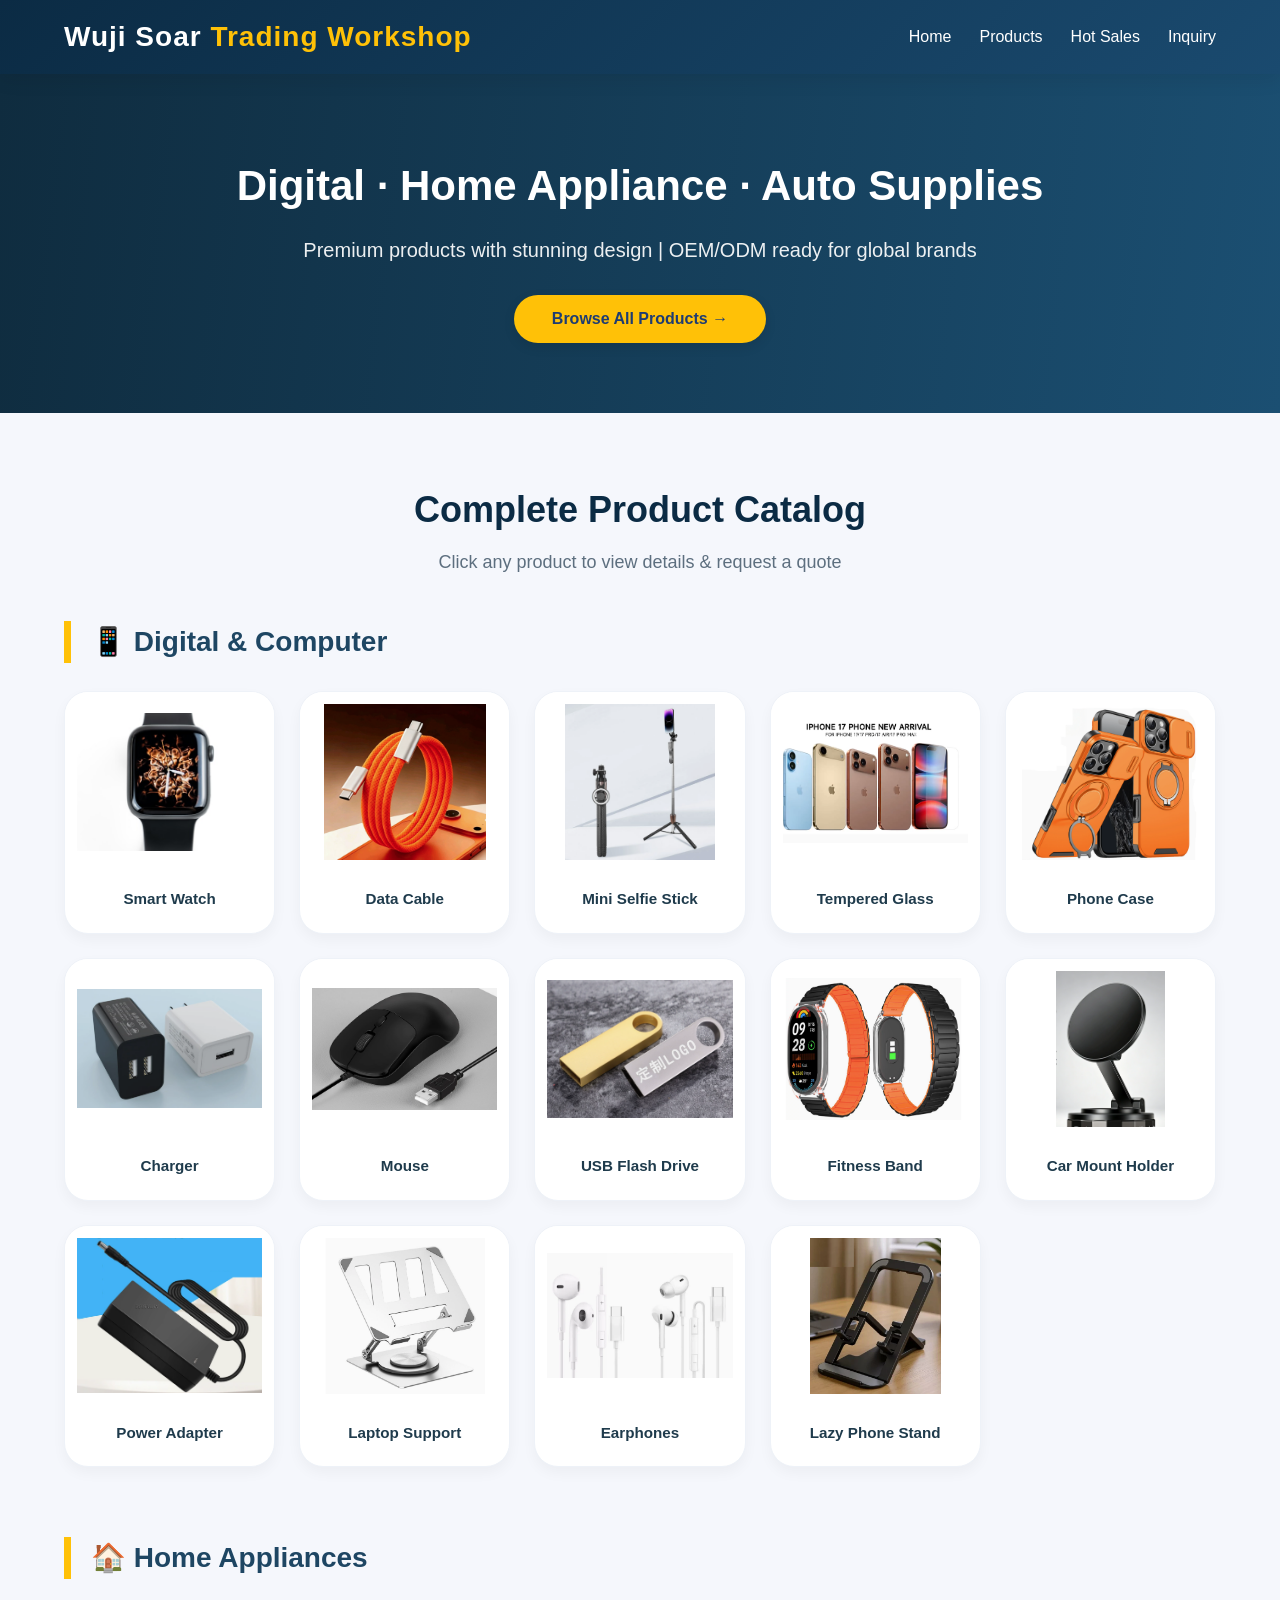
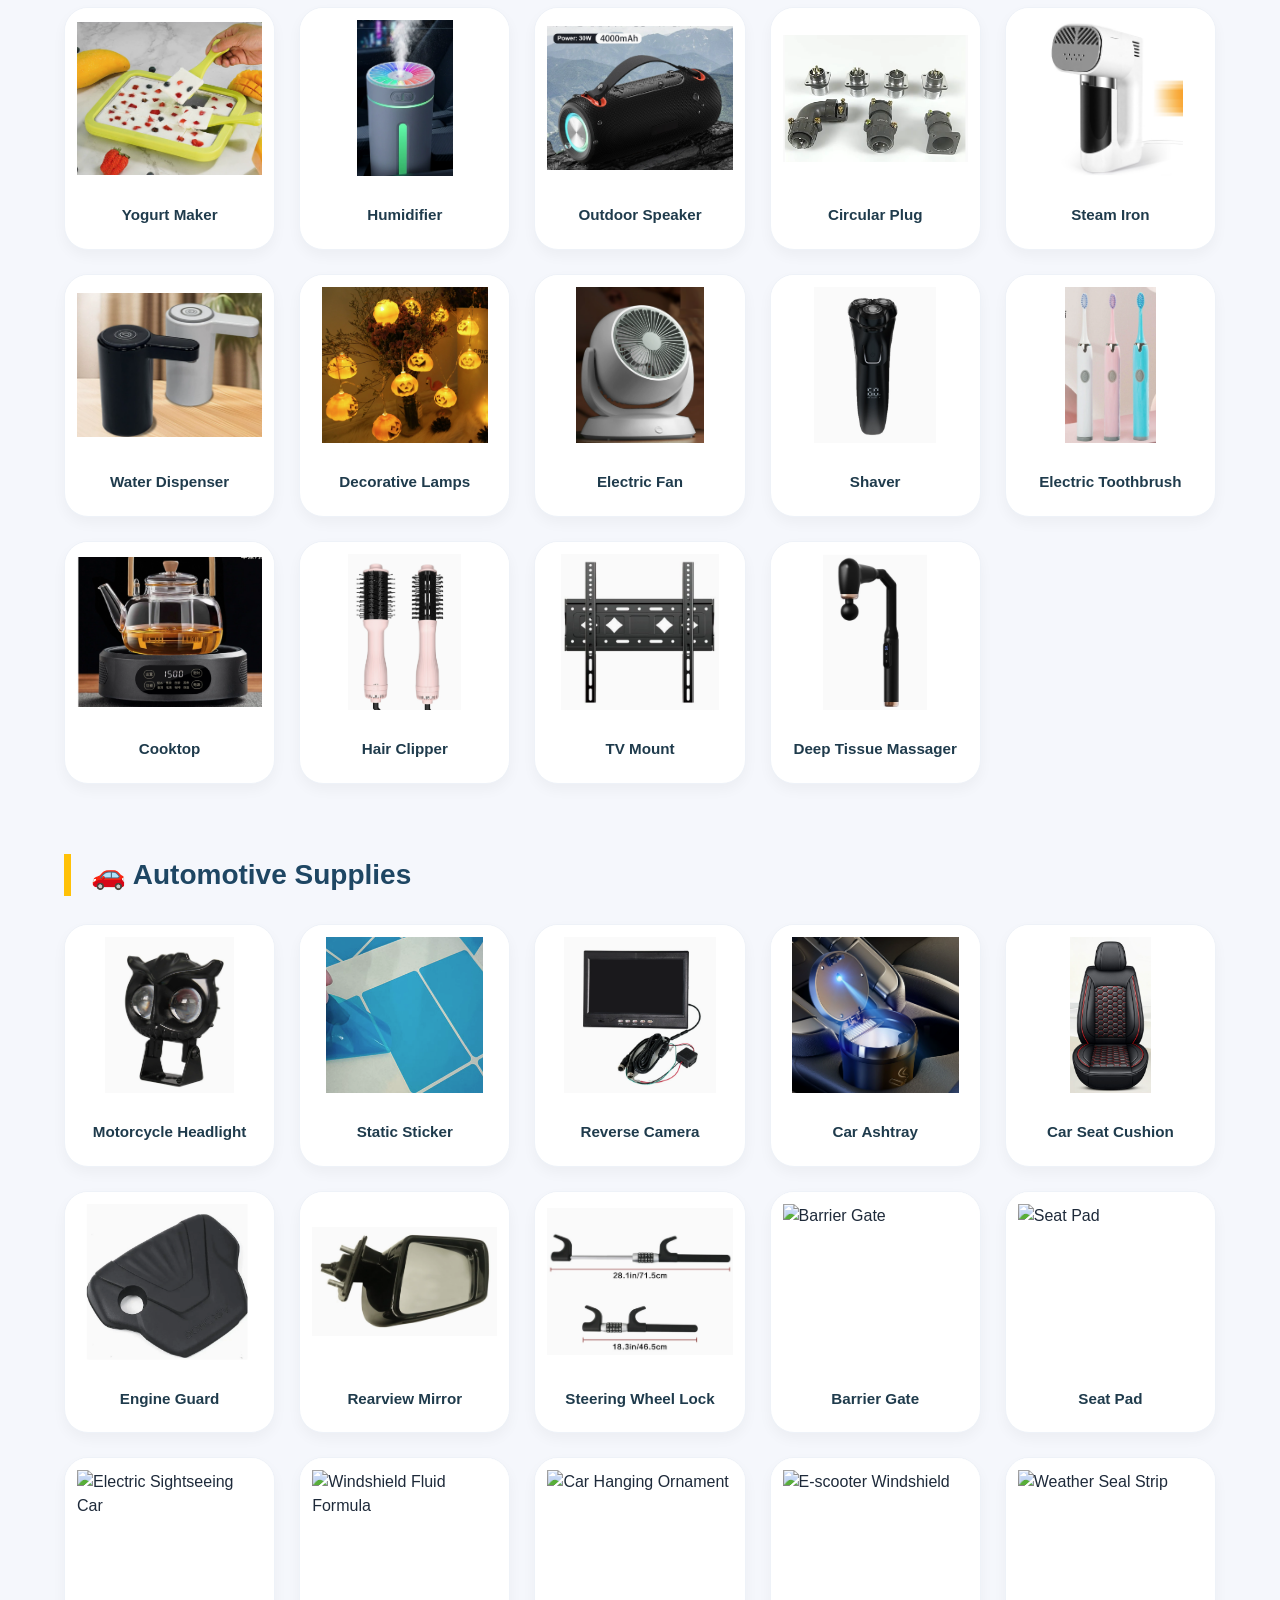
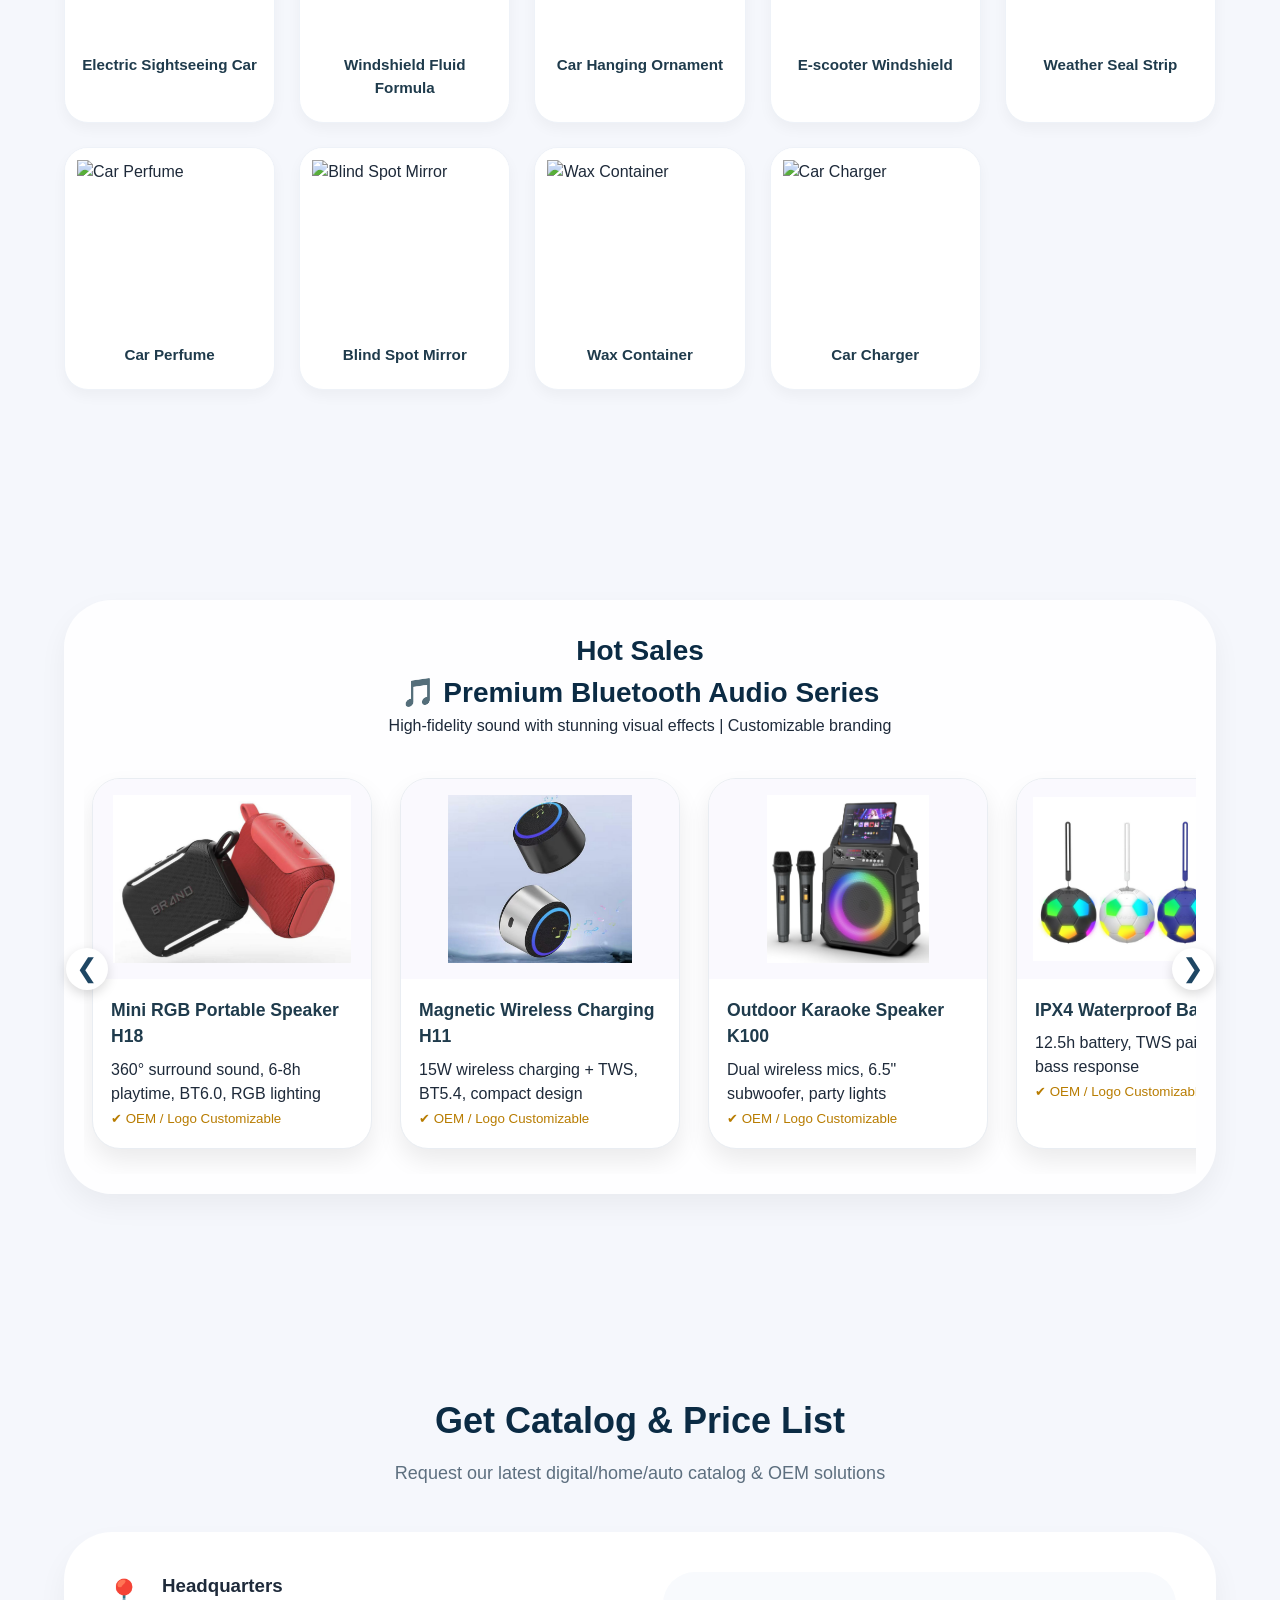
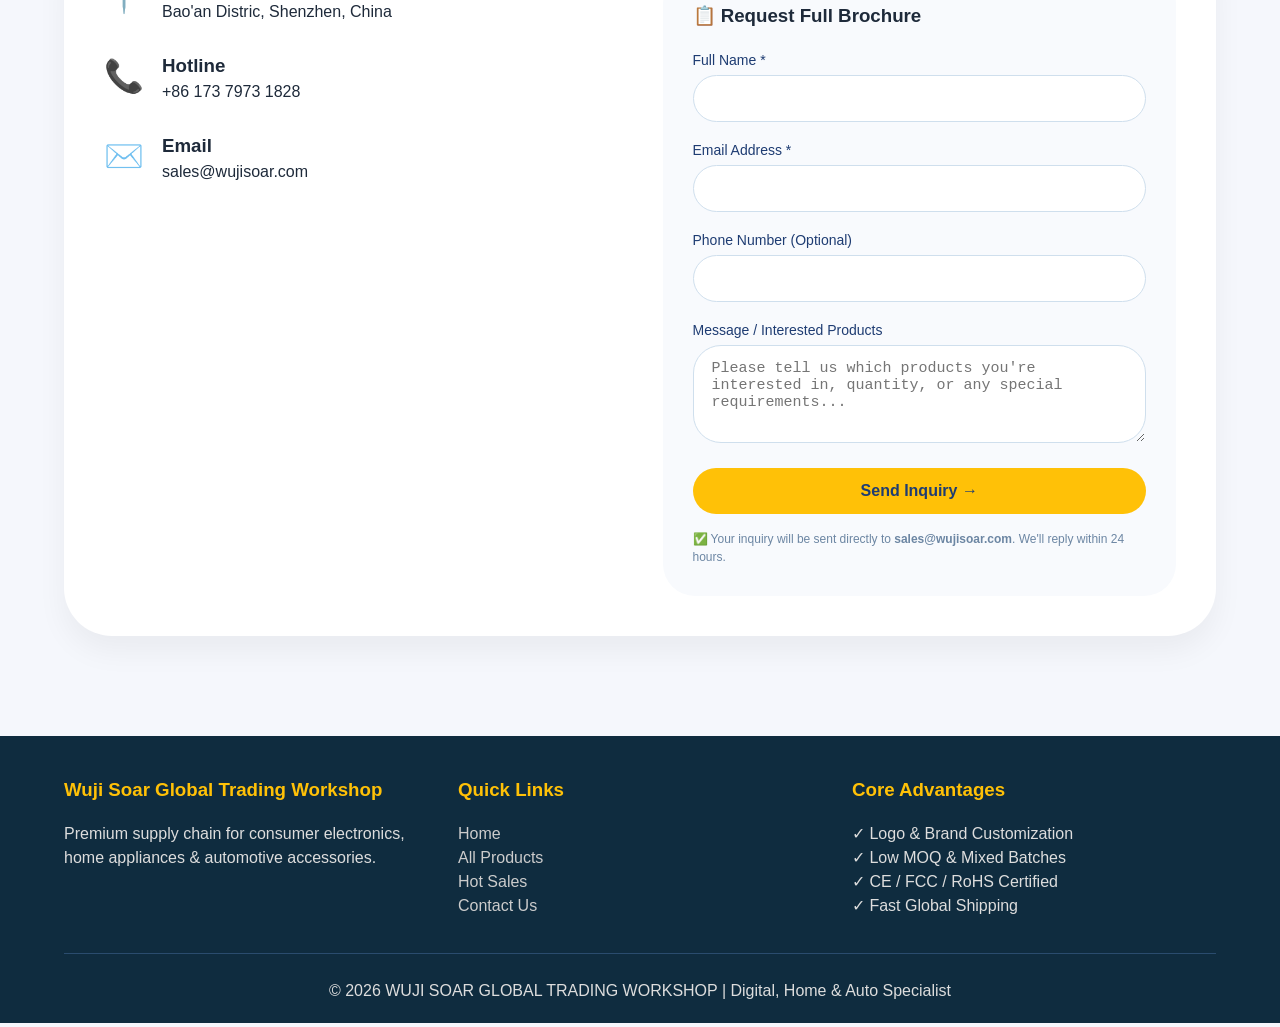
==== index.html @ 45d16c17 "1" ====
<!DOCTYPE html>
<html lang="en">
<head>
    <meta charset="UTF-8" />
    <meta name="viewport" content="width=device-width, initial-scale=1.0, user-scalable=yes" />
    <title>Wuji Soar - Digital, Home Appliance & Auto Supplies</title>

    <style>
        /* ===== 全局重置 ===== */
        * {
            margin: 0;
            padding: 0;
            box-sizing: border-box;
        }

        body {
            font-family: 'Segoe UI', Roboto, 'Helvetica Neue', sans-serif;
            background: #f5f7fc;
            color: #1e2a3a;
            line-height: 1.5;
        }

        /* ===== 头部 ===== */
        header {
            position: sticky;
            top: 0;
            width: 100%;
            z-index: 1000;
            background: linear-gradient(135deg, #0b2b44 0%, #1a4a6f 100%);
            box-shadow: 0 6px 18px rgba(0, 0, 0, 0.08);
        }

        .header-top {
            max-width: 1400px;
            margin: auto;
            padding: 16px 5%;
            display: flex;
            justify-content: space-between;
            align-items: center;
            flex-wrap: wrap;
            gap: 15px;
        }

        .logo {
            font-size: 28px;
            font-weight: 800;
            color: white;
            letter-spacing: 1px;
        }
        .logo span {
            color: #ffc107;
            font-weight: 600;
        }

        nav ul {
            display: flex;
            list-style: none;
            gap: 28px;
            flex-wrap: wrap;
        }
        nav a {
            color: white;
            text-decoration: none;
            font-weight: 500;
            transition: 0.2s;
            font-size: 1rem;
        }
        nav a:hover {
            color: #ffc107;
            transform: translateY(-2px);
        }

        /* ===== Hero ===== */
        .hero {
            background: linear-gradient(97deg, #0f2c3f 0%, #1b4f72 100%);
            color: white;
            text-align: center;
            padding: 80px 20px 70px;
        }
        .hero h1 {
            font-size: 42px;
            margin-bottom: 18px;
            font-weight: 700;
        }
        .hero p {
            font-size: 20px;
            opacity: 0.92;
            max-width: 700px;
            margin: 0 auto 30px;
        }
        .btn-explore {
            display: inline-block;
            background: #ffc107;
            color: #1e3c72;
            padding: 12px 38px;
            border-radius: 40px;
            font-weight: bold;
            text-decoration: none;
            transition: 0.2s;
            font-size: 1rem;
            box-shadow: 0 4px 12px rgba(0, 0, 0, 0.1);
        }
        .btn-explore:hover {
            background: #ffda44;
            transform: translateY(-3px);
        }

        /* ===== 通用 Section ===== */
        section {
            max-width: 1400px;
            margin: 0 auto;
            padding: 70px 5%;
        }
        .section-title {
            text-align: center;
            font-size: 36px;
            font-weight: 700;
            color: #0b2b44;
            margin-bottom: 12px;
        }
        .section-subtitle {
            text-align: center;
            color: #5d6f7f;
            margin-bottom: 45px;
            font-size: 18px;
        }

        /* ===== 分类区块 ===== */
        .category-block {
            margin-bottom: 70px;
        }
        .category-title {
            font-size: 28px;
            font-weight: 700;
            border-left: 7px solid #ffc107;
            padding-left: 20px;
            margin-bottom: 28px;
            color: #1e4663;
        }

        /* ===== 商品网格 ===== */
        .goods-grid {
            display: grid;
            grid-template-columns: repeat(auto-fill, minmax(210px, 1fr));
            gap: 24px;
        }
        .goods-card {
            background: white;
            border-radius: 24px;
            overflow: hidden;
            box-shadow: 0 6px 14px rgba(0, 0, 0, 0.04);
            transition: all 0.3s ease;
            border: 1px solid #eef2f8;
            cursor: pointer;
        }
        .goods-card:hover {
            transform: translateY(-8px);
            box-shadow: 0 20px 30px rgba(0, 0, 0, 0.12);
            border-color: #ffc107;
        }

        .product-img-container {
            width: 100%;
            height: 180px;
            display: flex;
            align-items: center;
            justify-content: center;
            overflow: hidden;
            background: #f8fafc;
        }
        .product-img-container img {
            width: 100%;
            height: 100%;
            object-fit: contain;
            padding: 12px;
            transition: transform 0.3s ease;
            background: #ffffff;
        }
        .goods-card:hover .product-img-container img {
            transform: scale(1.05);
        }

        .goods-info {
            padding: 16px;
            text-align: center;
        }
        .goods-name {
            font-weight: 700;
            font-size: 0.95rem;
            color: #1f3b4c;
            margin-bottom: 6px;
        }

        /* ===== 音频滚动区 ===== */
        .featured-scroll {
            background: #ffffffea;
            border-radius: 48px;
            box-shadow: 0 12px 28px rgba(0, 0, 0, 0.05);
            padding: 30px 20px 20px;
            margin-bottom: 60px;
        }
        .scroll-header {
            text-align: center;
            margin-bottom: 25px;
        }
        .scroll-header h3 {
            font-size: 28px;
            color: #0b2b44;
        }

        .products-wrapper {
            position: relative;
            display: flex;
            align-items: center;
        }
        .products-grid {
            display: flex;
            gap: 28px;
            overflow-x: auto;
            scroll-behavior: smooth;
            width: 100%;
            padding: 15px 8px 25px;
            scrollbar-width: thin;
        }
        .products-grid::-webkit-scrollbar {
            height: 6px;
        }

        .product-card {
            flex: 0 0 280px;
            background: white;
            border-radius: 28px;
            overflow: hidden;
            box-shadow: 0 12px 24px rgba(0, 0, 0, 0.08);
            transition: 0.3s;
            border: 1px solid #e9edf2;
            cursor: pointer;
        }
        .product-card:hover {
            transform: scale(1.03);
            box-shadow: 0 20px 35px rgba(0, 0, 0, 0.15);
        }
        .product-img {
            height: 200px;
            display: flex;
            align-items: center;
            justify-content: center;
            overflow: hidden;
            background: #faf9fe;
        }
        .product-img img {
            width: 100%;
            height: 100%;
            object-fit: contain;
            padding: 16px;
            transition: transform 0.3s ease;
        }
        .product-card:hover .product-img img {
            transform: scale(1.06);
        }
        .product-info {
            padding: 18px;
        }
        .product-info h4 {
            font-size: 1.1rem;
            margin-bottom: 8px;
            color: #1f3b4c;
        }

        .scroll-btn {
            position: absolute;
            top: 45%;
            background: white;
            border: none;
            width: 42px;
            height: 42px;
            border-radius: 60px;
            box-shadow: 0 4px 12px rgba(0, 0, 0, 0.15);
            font-size: 26px;
            cursor: pointer;
            z-index: 10;
            transition: 0.2s;
            color: #1e4663;
        }
        .left-btn {
            left: -18px;
        }
        .right-btn {
            right: -18px;
        }
        .scroll-btn:hover {
            background: #ffc107;
            color: #0b2b44;
        }

        /* ===== 弹窗 ===== */
        .modal {
            display: none;
            position: fixed;
            top: 0;
            left: 0;
            width: 100%;
            height: 100%;
            background-color: rgba(0, 0, 0, 0.75);
            z-index: 2000;
            justify-content: center;
            align-items: center;
            backdrop-filter: blur(3px);
        }
        .modal-content {
            background: white;
            max-width: 600px;
            width: 90%;
            border-radius: 48px;
            box-shadow: 0 25px 50px rgba(0, 0, 0, 0.3);
            animation: fadeInUp 0.3s ease;
            overflow: hidden;
        }
        @keyframes fadeInUp {
            from {
                opacity: 0;
                transform: translateY(30px);
            }
            to {
                opacity: 1;
                transform: translateY(0);
            }
        }
        .modal-header {
            background: linear-gradient(135deg, #0b2b44, #1a4a6f);
            color: white;
            padding: 20px 28px;
            display: flex;
            justify-content: space-between;
            align-items: center;
        }
        .modal-header h3 {
            font-size: 24px;
            font-weight: 700;
        }
        .close-modal {
            font-size: 32px;
            cursor: pointer;
            transition: 0.2s;
        }
        .close-modal:hover {
            color: #ffc107;
        }
        .modal-body {
            padding: 30px 28px;
        }
        .detail-img {
            text-align: center;
            margin-bottom: 20px;
        }
        .detail-img img {
            max-width: 180px;
            max-height: 180px;
            object-fit: contain;
            border-radius: 20px;
            background: #f3f4f6;
            padding: 8px;
        }
        .spec-list {
            list-style: none;
            margin: 20px 0;
        }
        .spec-list li {
            padding: 8px 0;
            border-bottom: 1px solid #eef2f8;
        }
        .inquiry-link {
            background: #ffc107;
            text-align: center;
            padding: 14px;
            border-radius: 40px;
            font-weight: bold;
            color: #1e3c72;
            margin-top: 24px;
            cursor: pointer;
            transition: 0.2s;
            border: none;
            width: 100%;
            font-size: 16px;
        }
        .inquiry-link:hover {
            background: #ffda44;
        }

        /* ===== 联系表单 ===== */
        .contact-container {
            display: grid;
            grid-template-columns: 1fr 1fr;
            gap: 45px;
            background: white;
            border-radius: 48px;
            padding: 40px;
            box-shadow: 0 15px 30px rgba(0, 0, 0, 0.05);
        }
        .contact-item {
            display: flex;
            align-items: flex-start;
            gap: 18px;
            margin-bottom: 28px;
        }
        .contact-icon {
            font-size: 32px;
        }
        .message-board {
            background: #f8fafd;
            padding: 30px;
            border-radius: 32px;
        }
        .form-group {
            margin-bottom: 18px;
        }
        .form-group label {
            display: block;
            margin-bottom: 4px;
            font-weight: 500;
            font-size: 14px;
            color: #1e3c72;
        }
        .form-group input,
        .form-group textarea {
            width: 100%;
            padding: 14px 18px;
            border-radius: 28px;
            border: 1px solid #cfdfed;
            font-size: 15px;
            transition: 0.2s;
        }
        .form-group input:focus,
        .form-group textarea:focus {
            outline: none;
            border-color: #ffc107;
            box-shadow: 0 0 0 3px rgba(255, 193, 7, 0.15);
        }
        .submit-btn {
            width: 100%;
            background: #ffc107;
            border: none;
            padding: 14px;
            border-radius: 40px;
            font-weight: bold;
            font-size: 16px;
            color: #1e3c72;
            cursor: pointer;
            transition: 0.2s;
        }
        .submit-btn:hover {
            background: #ffda44;
        }
        .submit-btn:disabled {
            opacity: 0.6;
            cursor: not-allowed;
        }

        /* ===== Toast ===== */
        .toast {
            position: fixed;
            bottom: 30px;
            right: 30px;
            background: #10b981;
            color: white;
            padding: 16px 24px;
            border-radius: 12px;
            z-index: 2100;
            animation: slideIn 0.3s ease;
            box-shadow: 0 4px 12px rgba(0, 0, 0, 0.15);
            max-width: 350px;
        }
        .toast.error {
            background: #ef4444;
        }
        @keyframes slideIn {
            from {
                transform: translateX(100%);
                opacity: 0;
            }
            to {
                transform: translateX(0);
                opacity: 1;
            }
        }

        /* ===== Footer ===== */
        footer {
            background: #0f2c3f;
            color: #ddd;
            padding: 40px 5% 20px;
            margin-top: 30px;
        }
        .footer-content {
            max-width: 1400px;
            margin: auto;
            display: grid;
            grid-template-columns: repeat(auto-fit, minmax(220px, 1fr));
            gap: 30px;
        }
        .footer-section h3 {
            color: #ffc107;
            margin-bottom: 18px;
        }
        .footer-section a {
            color: #ccc;
            text-decoration: none;
        }
        .footer-section a:hover {
            color: #ffc107;
        }
        .footer-bottom {
            text-align: center;
            border-top: 1px solid #2a4c6e;
            padding-top: 25px;
            margin-top: 35px;
        }

        /* ===== 响应式 ===== */
        @media (max-width: 780px) {
            .hero h1 {
                font-size: 32px;
            }
            .contact-container {
                grid-template-columns: 1fr;
                padding: 20px;
            }
            .goods-grid {
                grid-template-columns: repeat(auto-fill, minmax(160px, 1fr));
            }
            .scroll-btn {
                display: none;
            }
            .toast {
                left: 20px;
                right: 20px;
                bottom: 20px;
                text-align: center;
            }
        }
    </style>
</head>

<body>

    <!-- ===== HEADER ===== -->
    <header>
        <div class="header-top">
            <div class="logo">Wuji Soar <span> Trading Workshop</span></div>
            <nav>
                <ul>
                    <li><a href="#home">Home</a></li>
                    <li><a href="#all-categories">Products</a></li>
                    <li><a href="#featured">Hot Sales</a></li>
                    <li><a href="#contact">Inquiry</a></li>
                </ul>
            </nav>
        </div>
    </header>

    <!-- ===== HERO ===== -->
    <section class="hero" id="home">
        <h1>Digital · Home Appliance · Auto Supplies</h1>
        <p>Premium products with stunning design | OEM/ODM ready for global brands</p>
        <a href="#all-categories" class="btn-explore">Browse All Products →</a>
    </section>

    <!-- ===== 全部产品分类 ===== -->
    <section id="all-categories">
        <h2 class="section-title">Complete Product Catalog</h2>
        <p class="section-subtitle">Click any product to view details &amp; request a quote</p>

        <!-- Digital & Computer -->
        <div class="category-block">
            <div class="category-title">📱 Digital &amp; Computer</div>
            <div class="goods-grid" id="digital-goods"></div>
        </div>

        <!-- Home Appliances -->
        <div class="category-block">
            <div class="category-title">🏠 Home Appliances</div>
            <div class="goods-grid" id="appliance-goods"></div>
        </div>

        <!-- Automotive Supplies -->
        <div class="category-block">
            <div class="category-title">🚗 Automotive Supplies</div>
            <div class="goods-grid" id="auto-goods"></div>
        </div>
    </section>

    <!-- ===== 音频精选 ===== -->
    <section id="featured">
        <div class="featured-scroll">
            <div class="scroll-header">
                <h3>Hot Sales</h3>
                <h3>🎵 Premium Bluetooth Audio Series</h3>
                <p>High-fidelity sound with stunning visual effects | Customizable branding</p>
            </div>
            <div class="products-wrapper">
                <button class="scroll-btn left-btn" id="leftScrollBtn">❮</button>
                <div class="products-grid" id="dynamicProductGrid"></div>
                <button class="scroll-btn right-btn" id="rightScrollBtn">❯</button>
            </div>
        </div>
    </section>

    <!-- ===== 联系 / 询盘 ===== -->
    <section id="contact">
        <h2 class="section-title">Get Catalog &amp; Price List</h2>
        <p class="section-subtitle">Request our latest digital/home/auto catalog &amp; OEM solutions</p>
        <div class="contact-container">
            <div>
                <div class="contact-item">
                    <div class="contact-icon">📍</div>
                    <div><h3>Headquarters</h3><p>Bao'an Distric, Shenzhen, China</p></div>
                </div>
                <div class="contact-item">
                    <div class="contact-icon">📞</div>
                    <div><h3>Hotline</h3><p>+86 173 7973 1828</p></div>
                </div>
                <div class="contact-item">
                    <div class="contact-icon">✉️</div>
                    <div><h3>Email</h3><p>sales@wujisoar.com</p></div>
                </div>
            </div>
            <div class="message-board">
                <h3 style="margin-bottom: 20px;">📋 Request Full Brochure</h3>
                <form id="inquiryForm">
                    <div class="form-group">
                        <label>Full Name *</label>
                        <input type="text" name="name" id="userName" required />
                    </div>
                    <div class="form-group">
                        <label>Email Address *</label>
                        <input type="email" name="email" id="userEmail" required />
                    </div>
                    <div class="form-group">
                        <label>Phone Number (Optional)</label>
                        <input type="tel" name="phone" id="userPhone" />
                    </div>
                    <div class="form-group">
                        <label>Message / Interested Products</label>
                        <textarea name="message" id="userMsg" rows="4" placeholder="Please tell us which products you're interested in, quantity, or any special requirements..."></textarea>
                    </div>
                    <button type="submit" class="submit-btn" id="submitBtn">Send Inquiry →</button>
                </form>
                <p style="font-size: 12px; margin-top: 16px; color: #6c86a3;">
                    ✅ Your inquiry will be sent directly to <strong>sales@wujisoar.com</strong>. We'll reply within 24 hours.
                </p>
            </div>
        </div>
    </section>

    <!-- ===== FOOTER ===== -->
    <footer>
        <div class="footer-content">
            <div class="footer-section">
                <h3>Wuji Soar Global Trading Workshop</h3>
                <p>Premium supply chain for consumer electronics, home appliances &amp; automotive accessories.</p>
            </div>
            <div class="footer-section">
                <h3>Quick Links</h3>
                <p><a href="#home">Home</a></p>
                <p><a href="#all-categories">All Products</a></p>
                <p><a href="#featured">Hot Sales</a></p>
                <p><a href="#contact">Contact Us</a></p>
            </div>
            <div class="footer-section">
                <h3>Core Advantages</h3>
                <p>✓ Logo &amp; Brand Customization</p>
                <p>✓ Low MOQ &amp; Mixed Batches</p>
                <p>✓ CE / FCC / RoHS Certified</p>
                <p>✓ Fast Global Shipping</p>
            </div>
        </div>
        <div class="footer-bottom">
            © 2026 WUJI SOAR GLOBAL TRADING WORKSHOP | Digital, Home &amp; Auto Specialist
        </div>
    </footer>

    <!-- ===== 产品详情弹窗 ===== -->
    <div id="productModal" class="modal">
        <div class="modal-content">
            <div class="modal-header">
                <h3 id="modalTitle">Product Details</h3>
                <span class="close-modal">&times;</span>
            </div>
            <div class="modal-body" id="modalBody"></div>
        </div>
    </div>

    <!-- ============================================================ -->
    <!-- ===== JAVASCRIPT ===== -->
    <!-- ============================================================ -->
    <script>
        // ================================================================
        //  1. 图片路径配置
        //     Digital & Computer     → images/digital/
        //     Home Appliances        → images/appliance/
        //     Automotive Supplies    → images/auto/
        //     Premium Audio Series   → images/Premium Bluetooth Audio Series/
        // ================================================================

        const DIGITAL_IMAGE_PATH = 'images/digital/';
        const APPLIANCE_IMAGE_PATH = 'images/appliance/';
        const AUTO_IMAGE_PATH = 'images/auto/';
        const AUDIO_IMAGE_PATH = 'images/Premium Bluetooth Audio Series/';
        const IMAGE_EXTENSION = '.png';

        /**
         * 将产品名称转换为图片文件名
         * 规则: 全小写、& → and、空格 → _、移除特殊字符
         */
        function productNameToFileName(name) {
            return name
                .toLowerCase()
                .replace(/&/g, 'and')
                .replace(/[\/\\#,+()$~%.'":*?<>{}]/g, '')
                .replace(/\s+/g, '_')
                .replace(/_+/g, '_')
                .replace(/^_|_$/g, '');
        }

        /**
         * 生成完整图片路径
         */
        function getProductImage(folder, name) {
            return `${folder}${productNameToFileName(name)}${IMAGE_EXTENSION}`;
        }

        // ================================================================
        //  2. 产品数据
        // ================================================================

        const digitalItems = [
            'Smart Watch', 'Data Cable', 'Mini Selfie Stick', 'Tempered Glass', 'Phone Case',
            'Charger', 'Mouse', 'USB Flash Drive', 'Fitness Band', 'Car Mount Holder', 'Power Adapter', 'Laptop Support',
            'Earphones', 'Lazy Phone Stand',
        ];

        const applianceItems = [
            'Yogurt Maker', 'Humidifier', 'Outdoor Speaker', 'Circular Plug', 'Steam Iron', 'Water Dispenser',
            'Decorative Lamps', 'Electric Fan', 'Shaver', 'Electric Toothbrush',
            'Cooktop', 'Hair Clipper',
            'TV Mount', 'Deep Tissue Massager'
        ];

        const autoItems = [
            'Motorcycle Headlight', 'Static Sticker', 'Reverse Camera', 'Car Ashtray', 'Car Seat Cushion',
            'Engine Guard', 'Rearview Mirror', 'Steering Wheel Lock', 'Barrier Gate', 'Seat Pad',
            'Electric Sightseeing Car', 'Windshield Fluid Formula', 'Car Hanging Ornament', 'E-scooter Windshield',
            'Weather Seal Strip', 'Car Perfume', 'Blind Spot Mirror', 'Wax Container', 'Car Charger'
        ];

        // 音频产品 (Premium Bluetooth Audio Series) —— 图片已单独指定
        const speakerProducts = [{
            name: 'Mini RGB Portable Speaker H18',
            desc: '360° surround sound, 6-8h playtime, BT6.0, RGB lighting',
            specs: ['5W Output Power', '1200mAh Battery', '6-8 Hours Playtime', 'Bluetooth V6.0', 'Range ≥10m',
                'RGB Light Show'
            ],
            img: AUDIO_IMAGE_PATH + '1_H18.png'
        }, {
            name: 'Magnetic Wireless Charging H11',
            desc: '15W wireless charging + TWS, BT5.4, compact design',
            specs: ['15W Wireless Charger', 'TWS Stereo Pairing', '800mAh Battery', 'Bluetooth V5.4', '180g Lightweight',
                'Magnetic Design'
            ],
            img: AUDIO_IMAGE_PATH + '2_H11.png'
        }, {
            name: 'Outdoor Karaoke Speaker K100',
            desc: 'Dual wireless mics, 6.5" subwoofer, party lights',
            specs: ['2x UHF Wireless Mics', '6.5" Subwoofer', 'RGB Party Lights', 'BT / AUX / USB / TF',
                'Portable Handle', '1890g'
            ],
            img: AUDIO_IMAGE_PATH + '5_K100.png'
        }, {
            name: 'IPX4 Waterproof Bass H16',
            desc: '12.5h battery, TWS pairing, deep bass response',
            specs: ['IPX4 Waterproof Rating', '12.5 Hours Playtime', 'TWS Function', 'Deep Bass Response', '225g Compact',
                'Bluetooth V6.0'
            ],
            img: AUDIO_IMAGE_PATH + '6_H16.png'
        }, {
            name: 'Alarm Clock Wireless H39',
            desc: 'BT5.4 + alarm + 15W wireless charging, RGB lights',
            specs: ['Alarm Clock Display', '15W Wireless Charging', 'Bluetooth V5.4', 'TF Card Support', 'RGB Lighting',
                '385g'
            ],
            img: AUDIO_IMAGE_PATH + '4_H39.png'
        }, {
            name: 'RGB Light Mic Speaker H14',
            desc: 'Includes wireless microphone, BT5.4, karaoke ready',
            specs: ['Wireless Mic Included', 'RGB Colorful Lights', 'Bluetooth V5.4', 'AUX / TF Card', '332g + 68g Mic',
                'Karaoke Function'
            ],
            img: AUDIO_IMAGE_PATH + '7_H14.png'
        }];

        // ================================================================
        //  3. 渲染函数
        // ================================================================

        /** 渲染普通商品网格 (Digital / Appliance / Auto) */
        function renderGoodsGrid(containerId, items, folder) {
            const container = document.getElementById(containerId);
            if (!container) return;

            container.innerHTML = items.map(item => {
                const imgSrc = getProductImage(folder, item);
                const escaped = item.replace(/'/g, "\\'");
                return `
                    <div class="goods-card" onclick="showProductDetail('${escaped}', '${imgSrc}')">
                        <div class="product-img-container">
                            <img src="${imgSrc}" alt="${item}" loading="lazy" onerror="this.onerror=null; this.src='images/placeholder.png';" />
                        </div>
                        <div class="goods-info">
                            <div class="goods-name">${item}</div>
                        </div>
                    </div>
                `;
            }).join('');
        }

        /** 渲染音频滚动区 */
        function renderScrollProducts() {
            const grid = document.getElementById('dynamicProductGrid');
            if (!grid) return;

            grid.innerHTML = speakerProducts.map(p => {
                const escapedName = p.name.replace(/'/g, "\\'");
                const escapedDesc = p.desc.replace(/'/g, "\\'");
                const specsJson = JSON.stringify(p.specs);
                return `
                    <div class="product-card" onclick="showSpeakerDetail('${escapedName}', '${escapedDesc}', ${specsJson}, '${p.img}')">
                        <div class="product-img">
                            <img src="${p.img}" alt="${p.name}" loading="lazy" onerror="this.src='images/placeholder.png'" />
                        </div>
                        <div class="product-info">
                            <h4>${p.name}</h4>
                            <p>${p.desc}</p>
                            <small style="color:#b87c00;">✔ OEM / Logo Customizable</small>
                        </div>
                    </div>
                `;
            }).join('');
        }

        // ================================================================
        //  4. 弹窗逻辑
        // ================================================================

        /** 普通产品详情 */
        window.showProductDetail = function(name, imgSrc) {
            document.getElementById('modalTitle').innerText = name;
            document.getElementById('modalBody').innerHTML = `
                <div class="detail-img">
                    <img src="${imgSrc}" alt="${name}" onerror="this.src='images/placeholder.png'" />
                </div>
                <p style="margin-bottom:16px;">High-quality <strong>${name}</strong> designed for modern lifestyle. Perfect for wholesale, retail, and distribution.</p>
                <ul class="spec-list">
                    <li>✓ Premium Quality Materials</li>
                    <li>✓ OEM / ODM Customization Available</li>
                    <li>✓ CE, FCC, RoHS Certified</li>
                    <li>✓ Global Fast Shipping</li>
                    <li>✓ 1 Year Warranty</li>
                </ul>
                <button class="inquiry-link" onclick="closeModalAndInquiry('${name.replace(/'/g, "\\'")}')">📧 Request Quote for ${name}</button>
            `;
            document.getElementById('productModal').style.display = 'flex';
        };

        /** 音频产品详情 */
        window.showSpeakerDetail = function(name, desc, specs, imgPath) {
            document.getElementById('modalTitle').innerText = name;
            document.getElementById('modalBody').innerHTML = `
                <div class="detail-img">
                    <img src="${imgPath}" alt="${name}" onerror="this.src='images/placeholder.png'" />
                </div>
                <p style="margin-bottom:16px;">${desc}</p>
                <ul class="spec-list">
                    ${specs.map(s => `<li>✓ ${s}</li>`).join('')}
                </ul>
                <button class="inquiry-link" onclick="closeModalAndInquiry('${name.replace(/'/g, "\\'")}')">🎤 Request Quote for ${name}</button>
            `;
            document.getElementById('productModal').style.display = 'flex';
        };

        /** 关闭弹窗并跳转到询盘表单 */
        window.closeModalAndInquiry = function(productName) {
            document.getElementById('productModal').style.display = 'none';
            document.getElementById('contact').scrollIntoView({ behavior: 'smooth' });
            const msgBox = document.getElementById('userMsg');
            if (msgBox) {
                msgBox.value =
                `I am interested in ${productName}. Please send me pricing, MOQ, and customization details.`;
            }
        };

        // ================================================================
        //  5. Toast 通知
        // ================================================================

        function showToast(message, isError = false) {
            const old = document.querySelector('.toast');
            if (old) old.remove();

            const toast = document.createElement('div');
            toast.className = `toast ${isError ? 'error' : ''}`;
            toast.innerHTML = isError ? `❌ ${message}` : `✅ ${message}`;
            document.body.appendChild(toast);
            setTimeout(() => toast.remove(), 5000);
        }

        // ================================================================
        //  6. 表单提交 (FormSubmit.co)
        // ================================================================

        const form = document.getElementById('inquiryForm');
        if (form) {
            form.addEventListener('submit', async function(e) {
                e.preventDefault();

                const name = document.getElementById('userName')?.value.trim();
                const email = document.getElementById('userEmail')?.value.trim();
                const phone = document.getElementById('userPhone')?.value.trim();
                const message = document.getElementById('userMsg')?.value.trim() || 'No specific product mentioned';

                if (!name || !email) {
                    showToast('Please fill in your name and email', true);
                    return;
                }

                const submitBtn = document.getElementById('submitBtn');
                const originalText = submitBtn.textContent;
                submitBtn.disabled = true;
                submitBtn.textContent = 'Sending...';

                const fd = new FormData();
                fd.append('name', name);
                fd.append('email', email);
                fd.append('phone', phone);
                fd.append('message', message);
                fd.append('_subject', `📧 New Inquiry from ${name} - Wuji Soar Website`);
                fd.append('_replyto', email);
                fd.append('_captcha', 'false');

                try {
                    const resp = await fetch('https://formsubmit.co/ajax/sales@wujisoar.com', {
                        method: 'POST',
                        body: fd
                    });
                    if (resp.ok) {
                        showToast(
                            `Thank you ${name}! Your inquiry has been sent to sales@wujisoar.com. We'll reply within 24 hours.`
                            );
                        form.reset();
                    } else {
                        throw new Error('Server error');
                    }
                } catch (_) {
                    showToast('Failed to send. Please email us directly at sales@wujisoar.com', true);
                } finally {
                    submitBtn.disabled = false;
                    submitBtn.textContent = originalText;
                }
            });
        }

        // ================================================================
        //  7. 弹窗关闭
        // ================================================================

        const modal = document.getElementById('productModal');
        document.querySelector('.close-modal').onclick = () => modal.style.display = 'none';
        window.onclick = (e) => { if (e.target === modal) modal.style.display = 'none'; };

        // ================================================================
        //  8. 音频滚动控制 + 自动轮播
        // ================================================================

        const grid = document.querySelector('.products-grid');
        const leftBtn = document.getElementById('leftScrollBtn');
        const rightBtn = document.getElementById('rightScrollBtn');

        if (grid && leftBtn && rightBtn) {
            leftBtn.addEventListener('click', () => grid.scrollBy({ left: -320, behavior: 'smooth' }));
            rightBtn.addEventListener('click', () => grid.scrollBy({ left: 320, behavior: 'smooth' }));

            let autoSlide = setInterval(() => {
                if (grid.scrollLeft + grid.clientWidth >= grid.scrollWidth - 10) {
                    grid.scrollTo({ left: 0, behavior: 'smooth' });
                } else {
                    grid.scrollBy({ left: 320, behavior: 'smooth' });
                }
            }, 5000);

            grid.addEventListener('mouseenter', () => clearInterval(autoSlide));
            grid.addEventListener('mouseleave', () => {
                autoSlide = setInterval(() => {
                    if (grid.scrollLeft + grid.clientWidth >= grid.scrollWidth - 10) {
                        grid.scrollTo({ left: 0, behavior: 'smooth' });
                    } else {
                        grid.scrollBy({ left: 320, behavior: 'smooth' });
                    }
                }, 5000);
            });
        }

        // ================================================================
        //  9. 平滑滚动锚点
        // ================================================================

        document.querySelectorAll('a[href^="#"]').forEach(a => {
            a.addEventListener('click', function(e) {
                const targetId = this.getAttribute('href');
                if (targetId === '#') return;
                const target = document.querySelector(targetId);
                if (target) {
                    e.preventDefault();
                    target.scrollIntoView({ behavior: 'smooth' });
                }
            });
        });

        // ================================================================
        //  10. 启动渲染
        // ================================================================

        renderGoodsGrid('digital-goods', digitalItems, DIGITAL_IMAGE_PATH);
        renderGoodsGrid('appliance-goods', applianceItems, APPLIANCE_IMAGE_PATH);
        renderGoodsGrid('auto-goods', autoItems, AUTO_IMAGE_PATH);
        renderScrollProducts();

        // 控制台输出图片路径对照表（方便检查）
        console.log('📁 图片文件夹结构：');
        console.log('  Digital & Computer  → ' + DIGITAL_IMAGE_PATH);
        console.log('  Home Appliances     → ' + APPLIANCE_IMAGE_PATH);
        console.log('  Automotive Supplies → ' + AUTO_IMAGE_PATH);
        console.log('  Premium Audio       → ' + AUDIO_IMAGE_PATH);
        console.log('\n📄 文件名规则：全小写 + 下划线 + .png');
        console.log('  例: "Smart Watch" → smart_watch.png');
    </script>

</body>
</html>
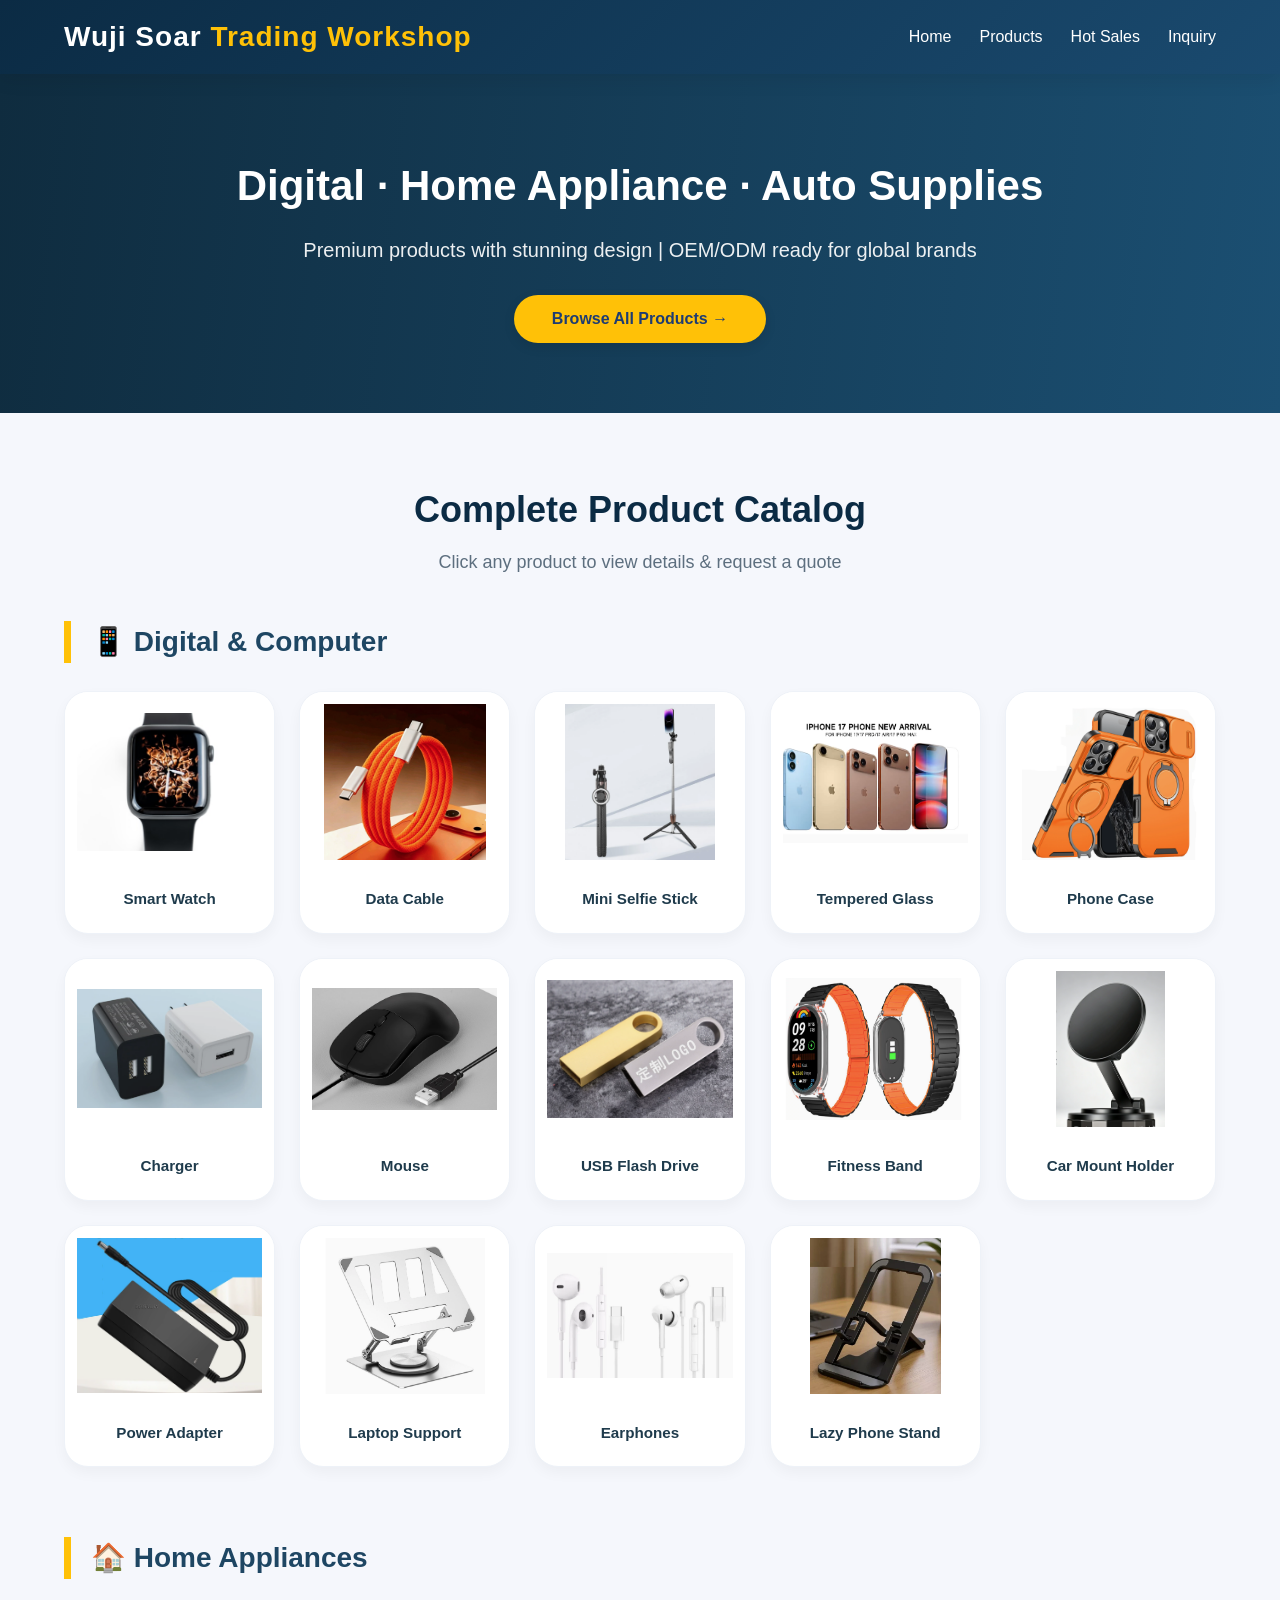
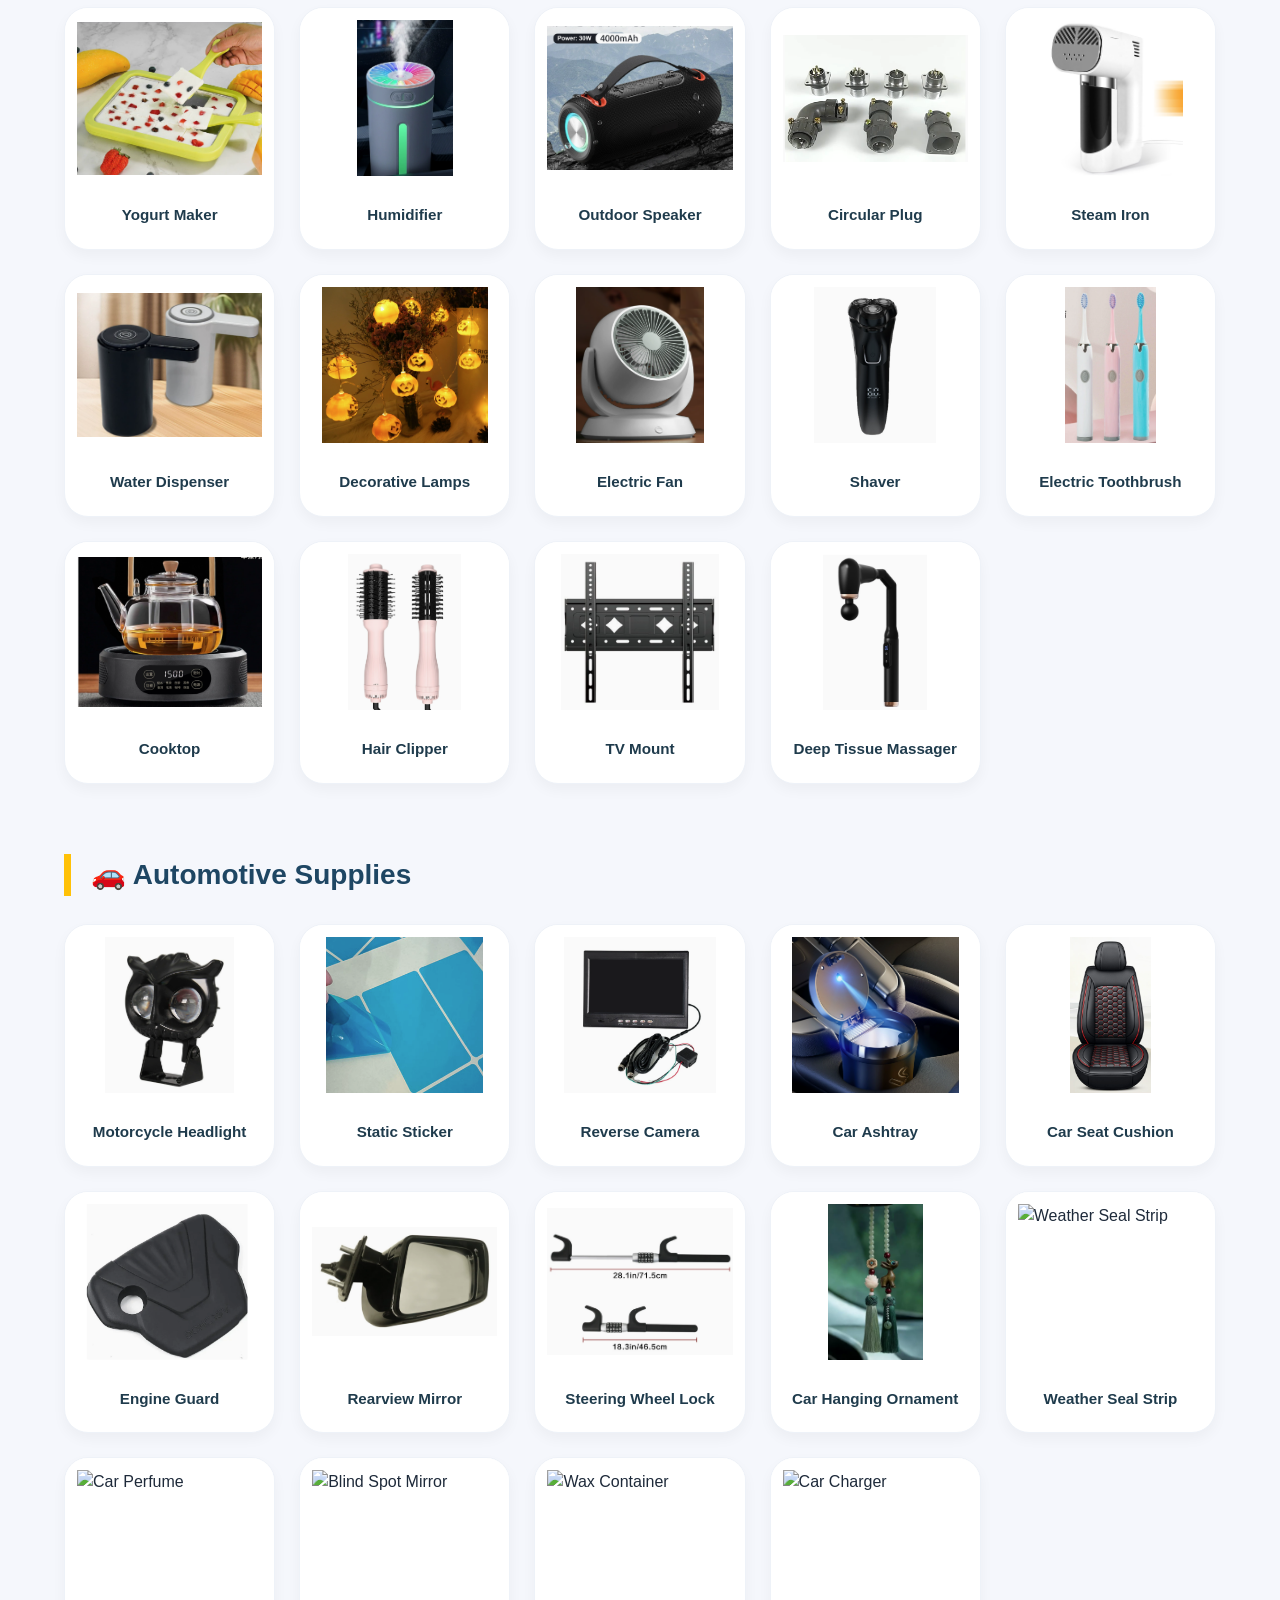
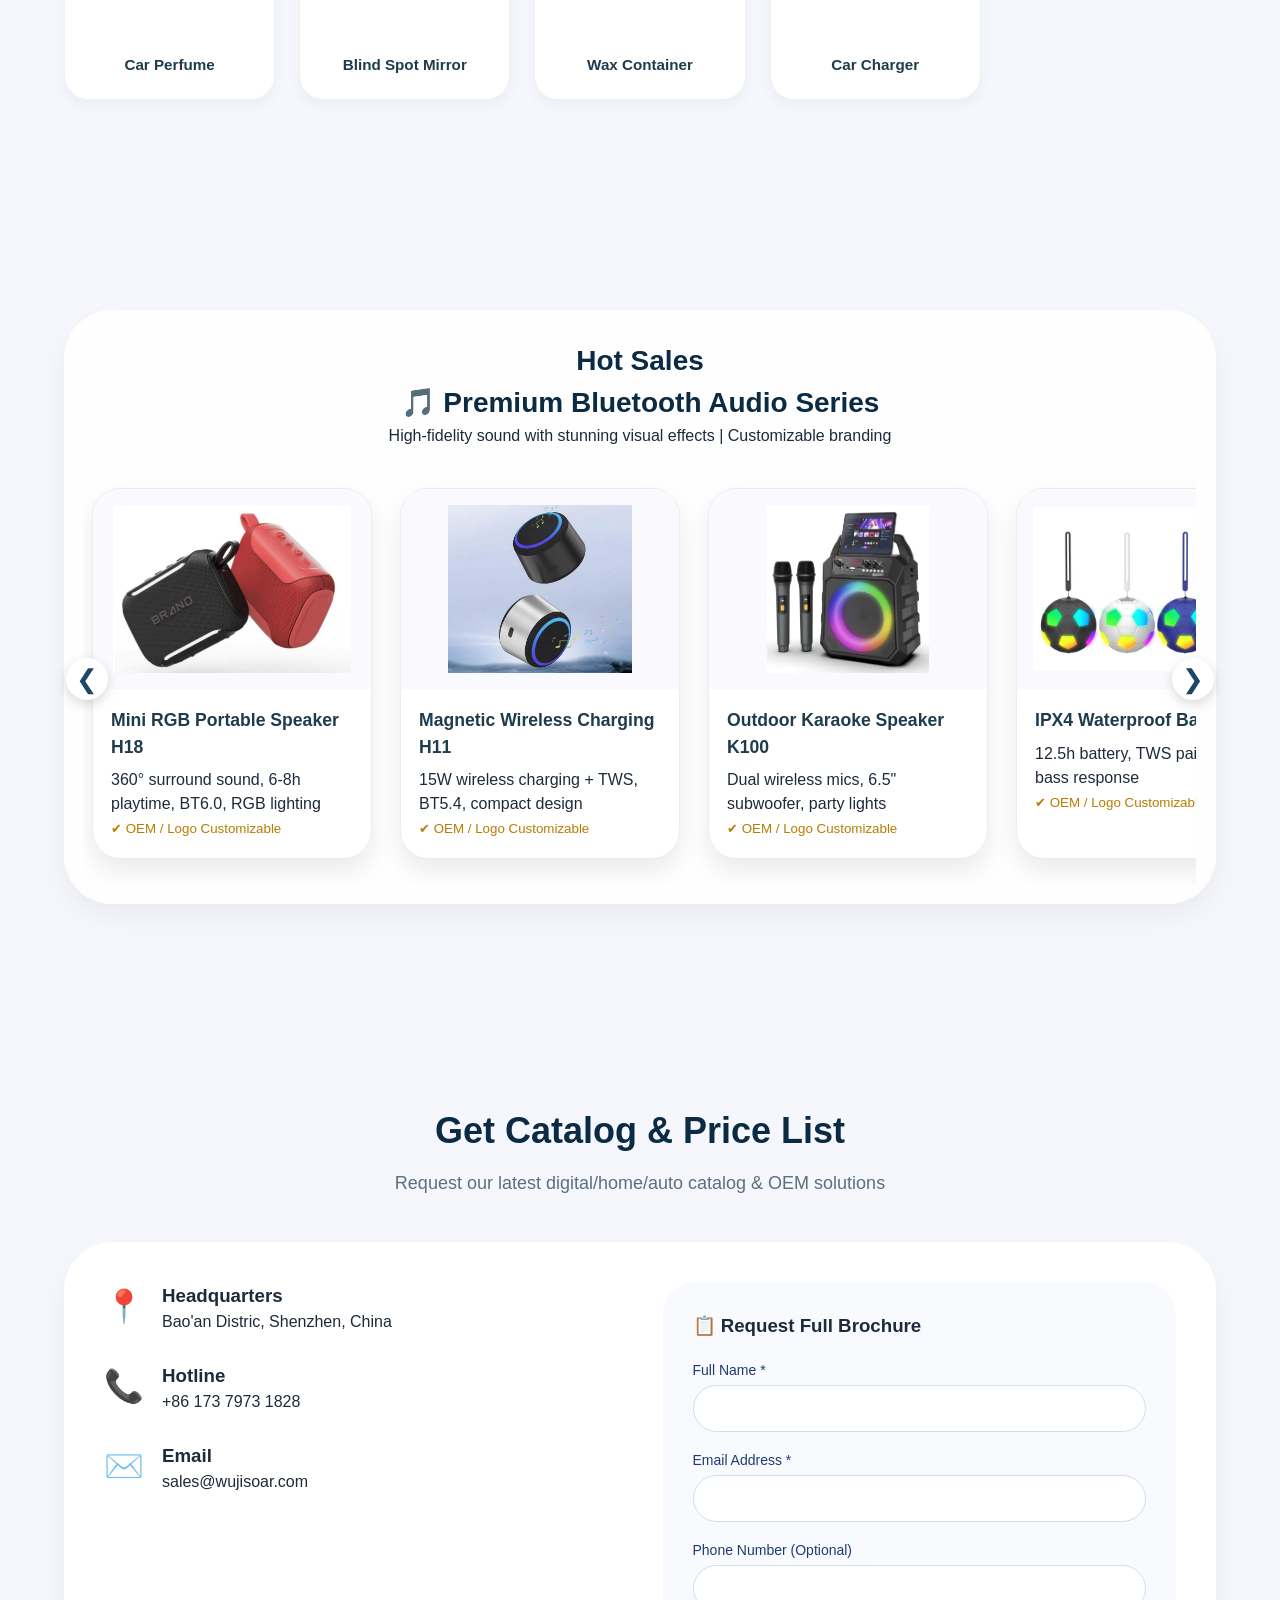
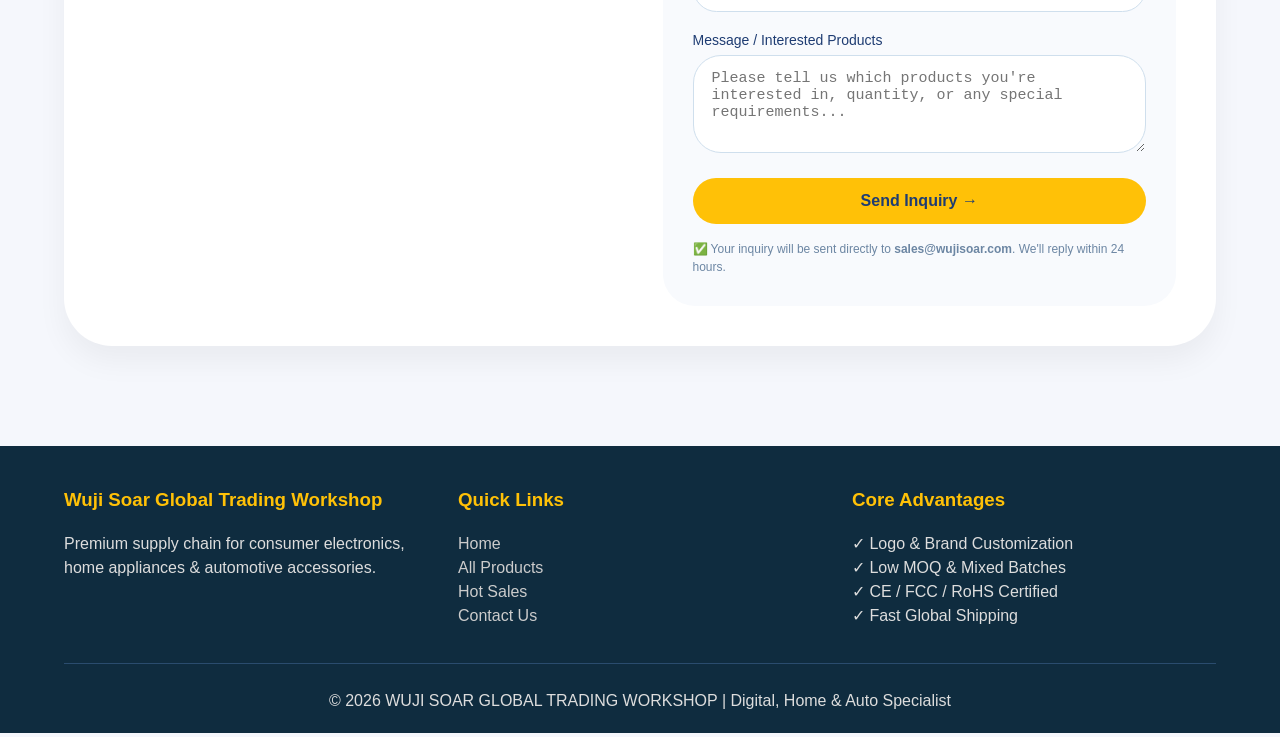
==== commit 16f522de: "1" ====
--- a/index.html
+++ b/index.html
@@ -748,8 +748,8 @@
 
         const autoItems = [
             'Motorcycle Headlight', 'Static Sticker', 'Reverse Camera', 'Car Ashtray', 'Car Seat Cushion',
-            'Engine Guard', 'Rearview Mirror', 'Steering Wheel Lock', 'Barrier Gate', 'Seat Pad',
-            'Electric Sightseeing Car', 'Windshield Fluid Formula', 'Car Hanging Ornament', 'E-scooter Windshield',
+            'Engine Guard', 'Rearview Mirror', 'Steering Wheel Lock',
+            'Car Hanging Ornament', 
             'Weather Seal Strip', 'Car Perfume', 'Blind Spot Mirror', 'Wax Container', 'Car Charger'
         ];
 
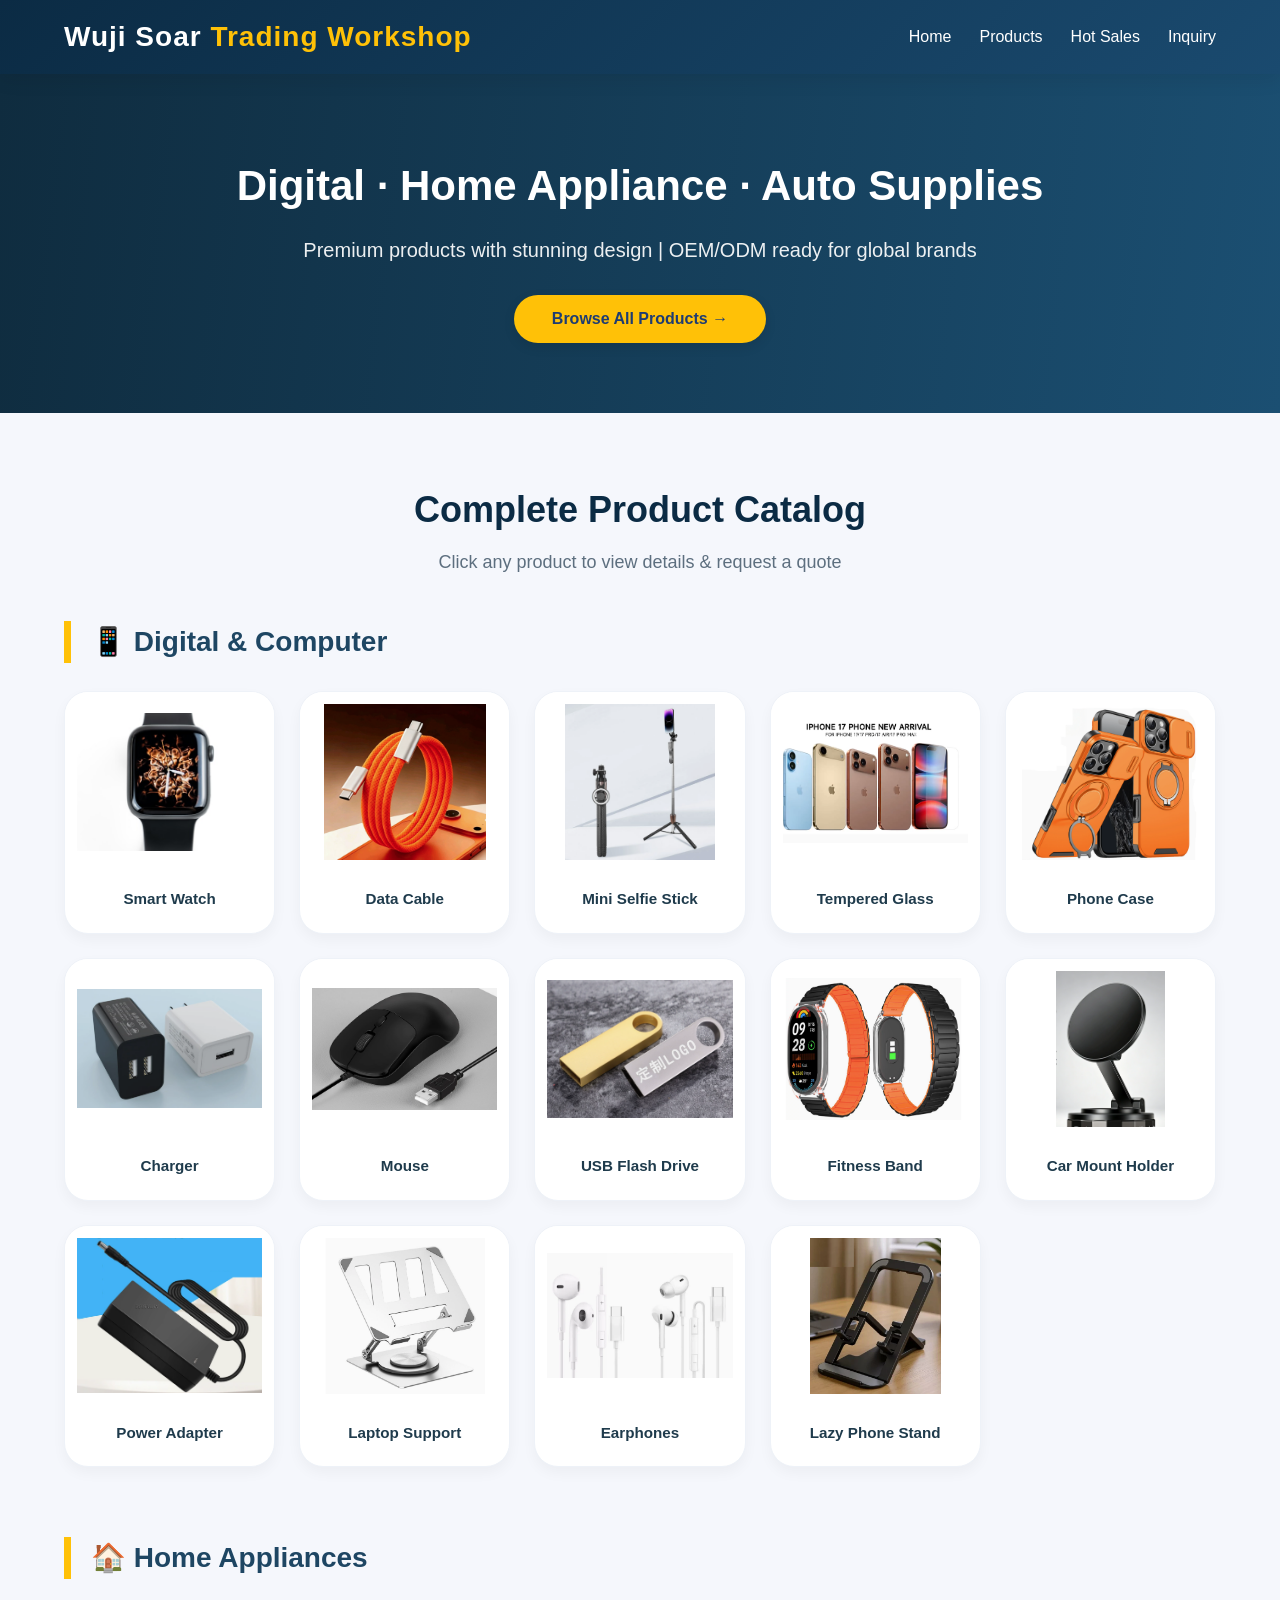
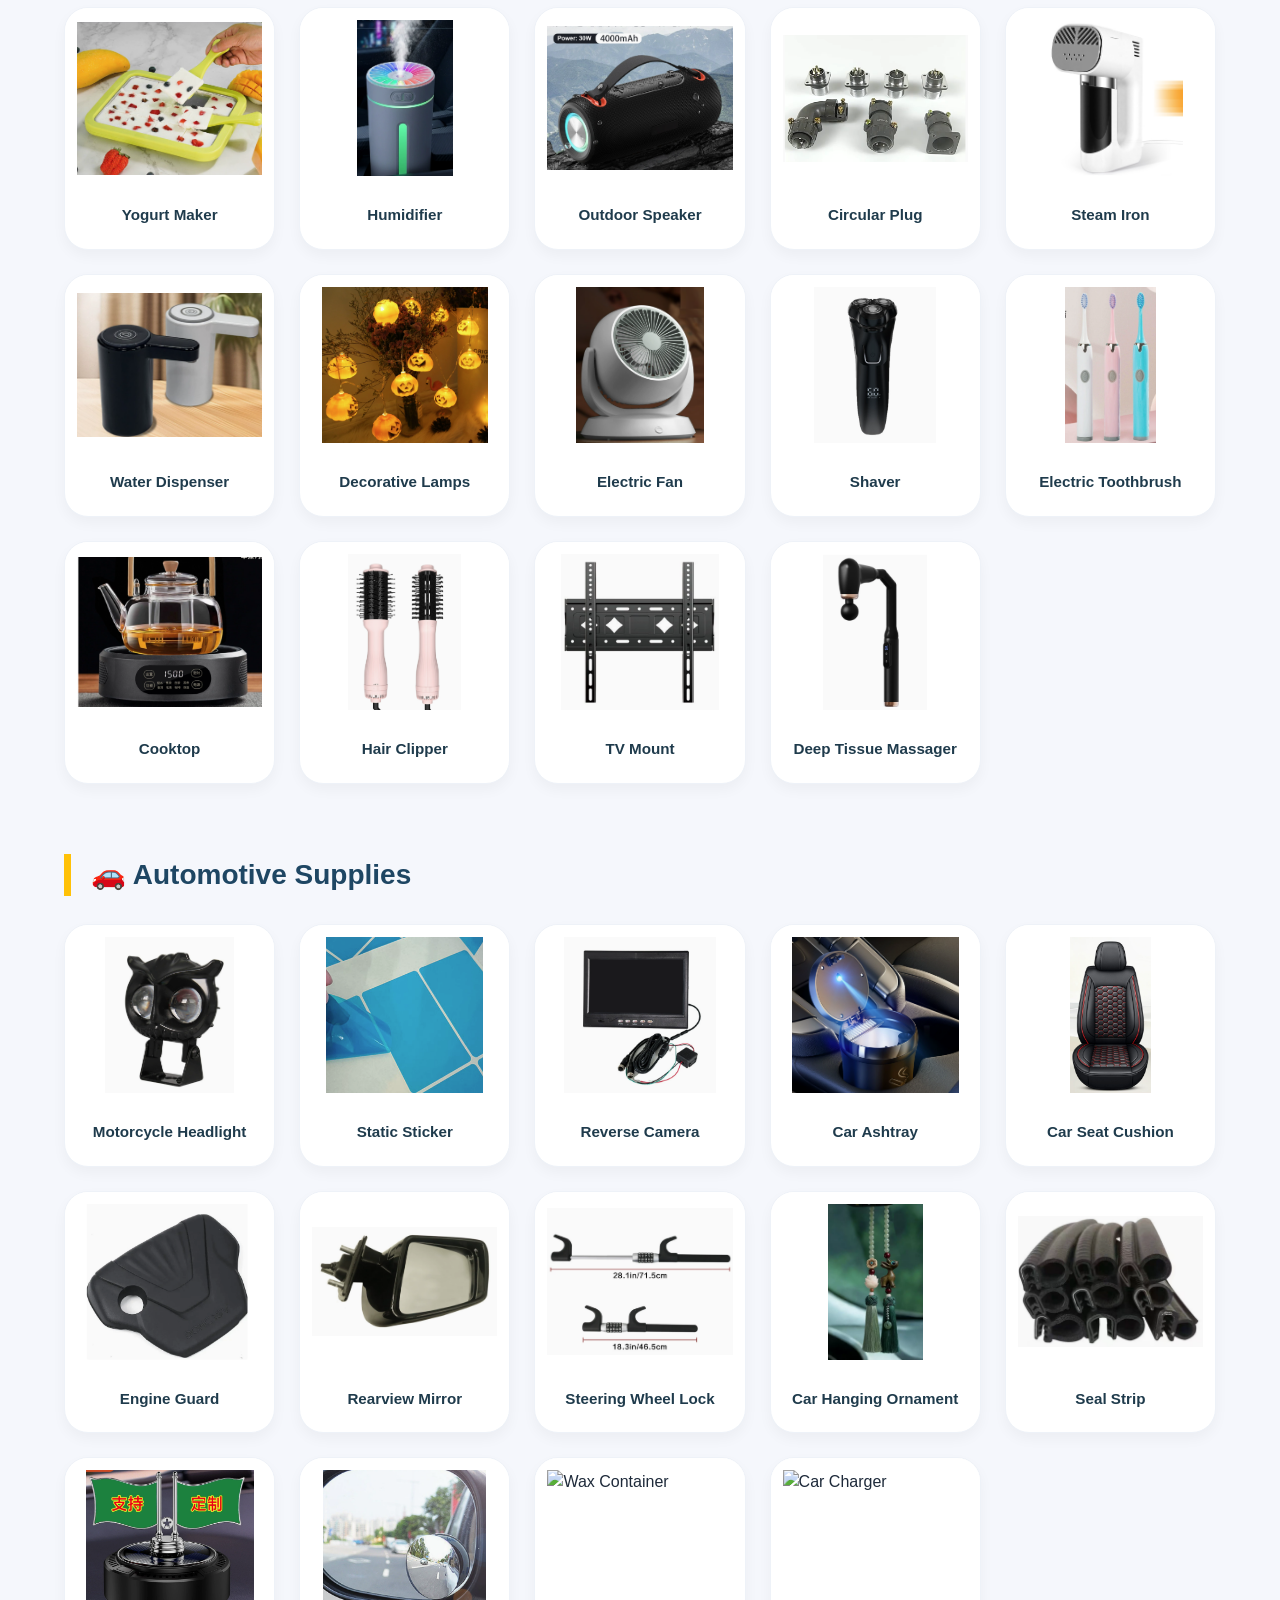
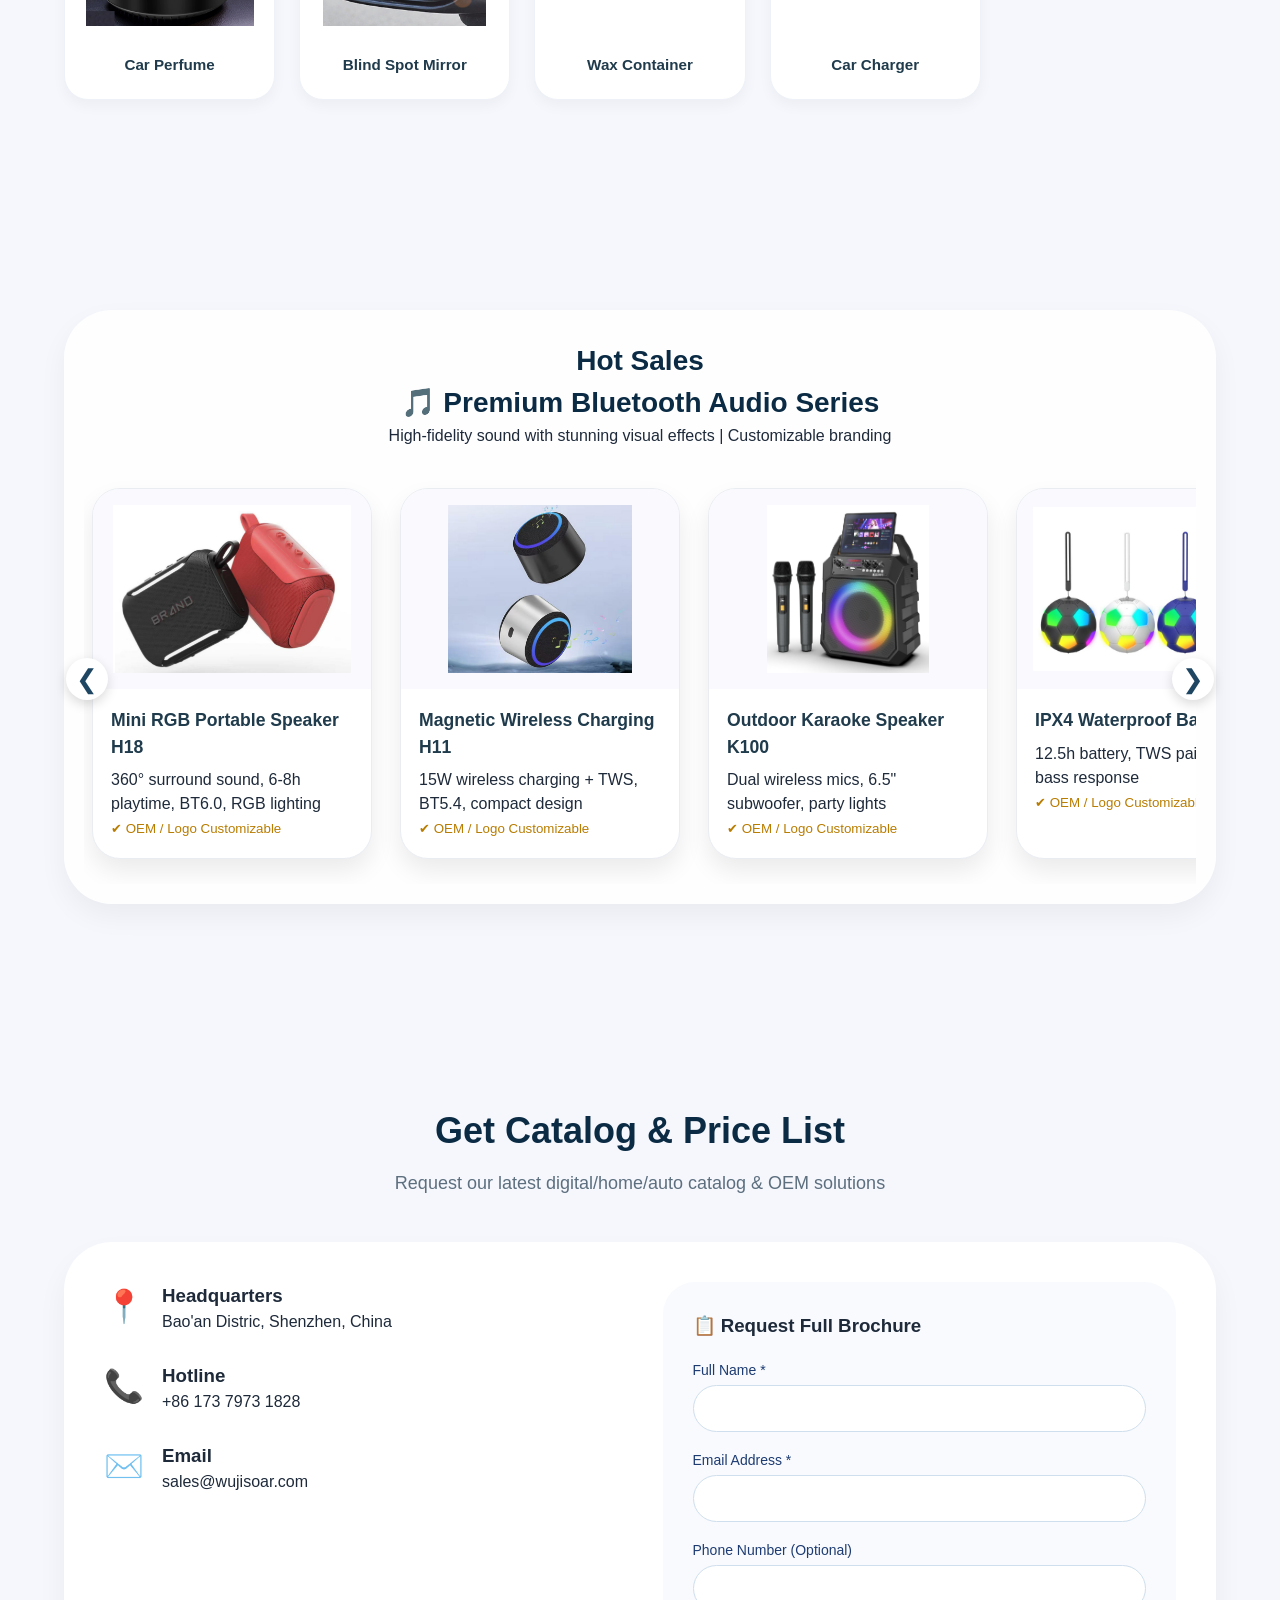
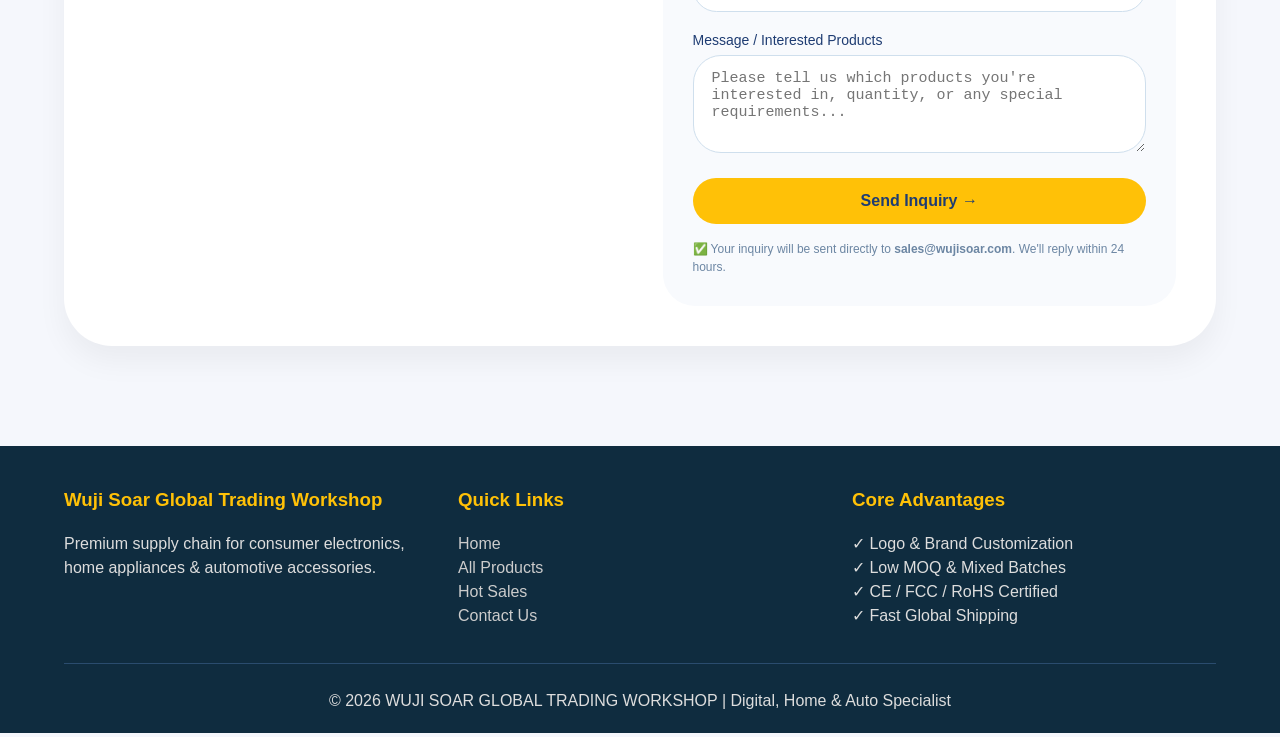
==== commit 45fea9f3: "1" ====
--- a/index.html
+++ b/index.html
@@ -750,7 +750,7 @@
             'Motorcycle Headlight', 'Static Sticker', 'Reverse Camera', 'Car Ashtray', 'Car Seat Cushion',
             'Engine Guard', 'Rearview Mirror', 'Steering Wheel Lock',
             'Car Hanging Ornament', 
-            'Weather Seal Strip', 'Car Perfume', 'Blind Spot Mirror', 'Wax Container', 'Car Charger'
+            'Seal Strip', 'Car Perfume', 'Blind Spot Mirror', 'Wax Container', 'Car Charger'
         ];
 
         // 音频产品 (Premium Bluetooth Audio Series) —— 图片已单独指定
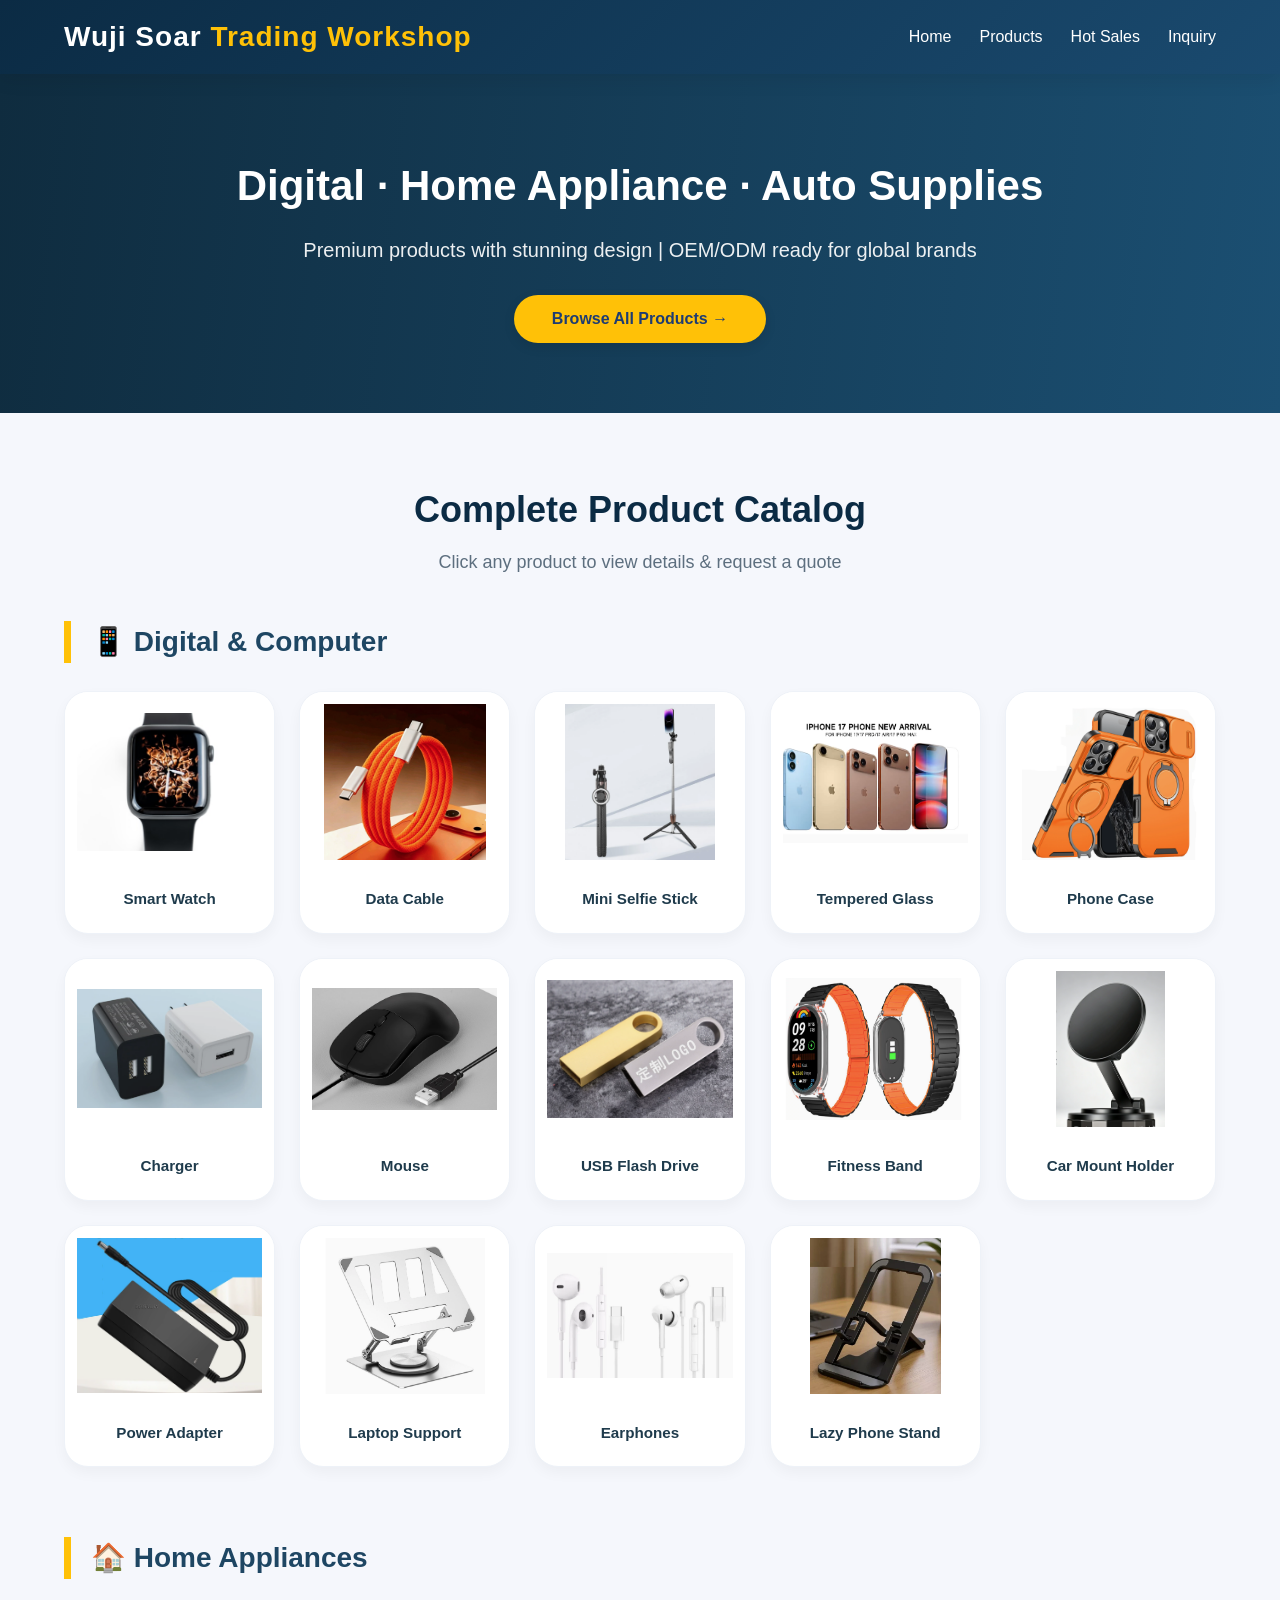
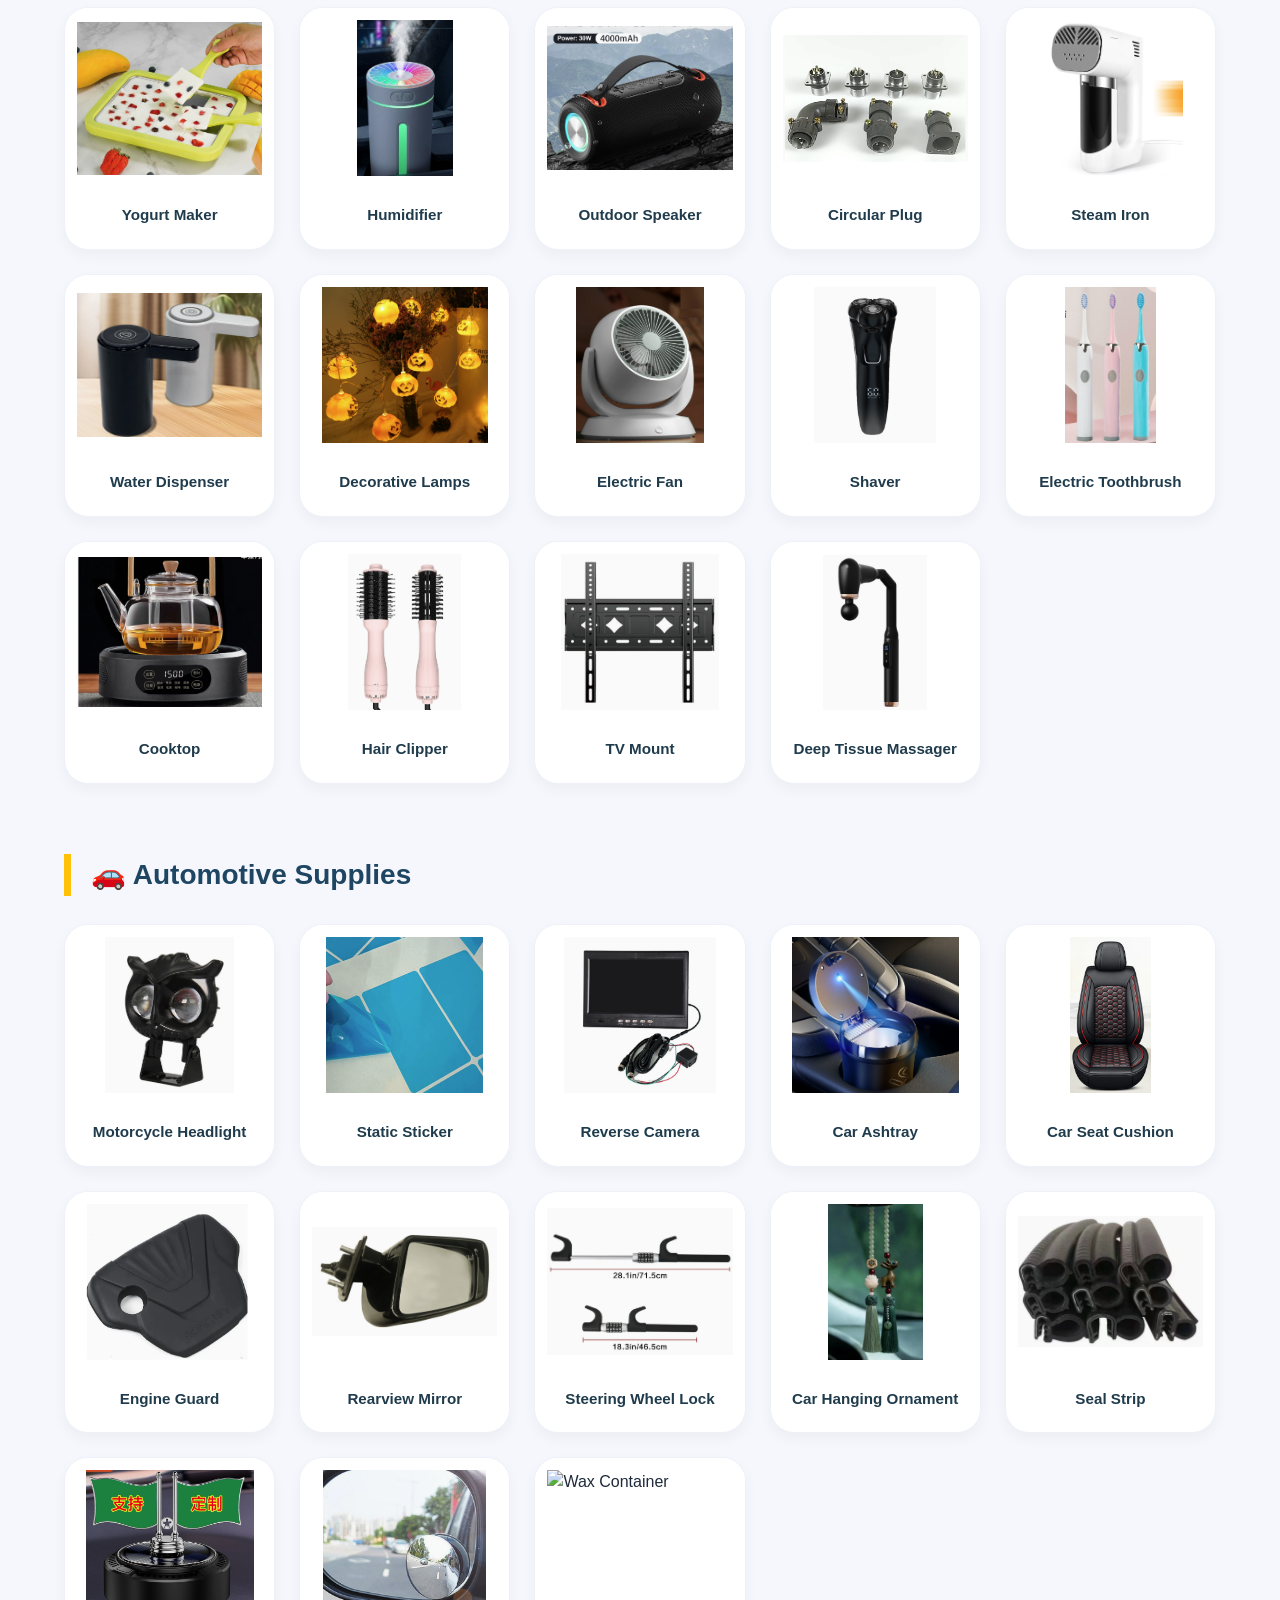
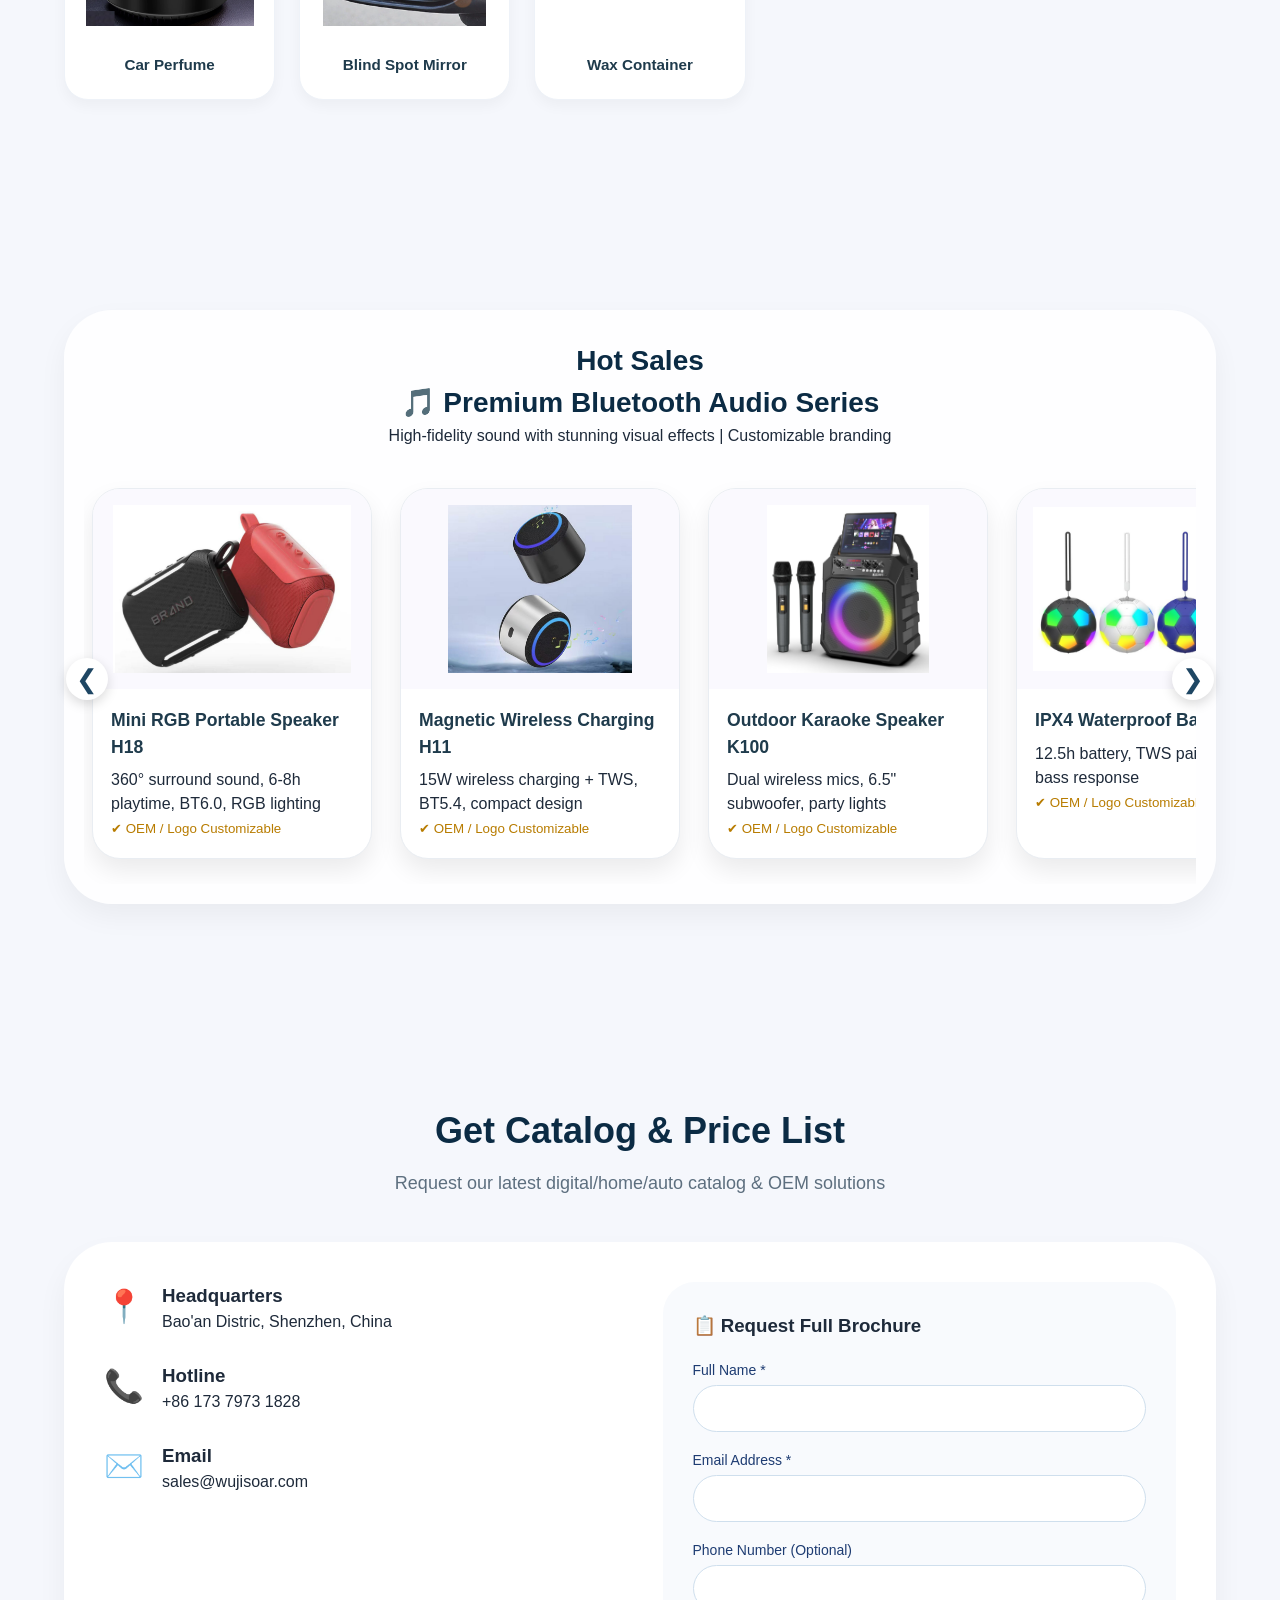
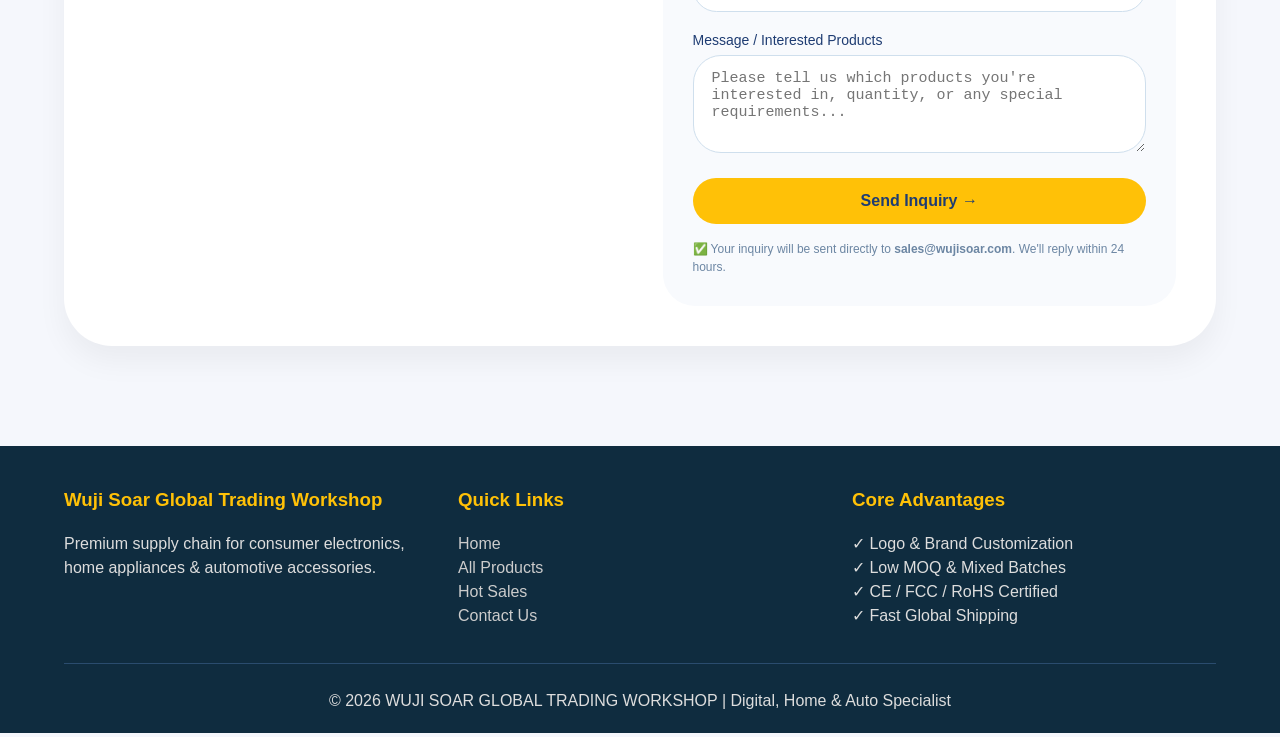
==== commit 6abfe5e6: "1" ====
--- a/index.html
+++ b/index.html
@@ -750,7 +750,7 @@
             'Motorcycle Headlight', 'Static Sticker', 'Reverse Camera', 'Car Ashtray', 'Car Seat Cushion',
             'Engine Guard', 'Rearview Mirror', 'Steering Wheel Lock',
             'Car Hanging Ornament', 
-            'Seal Strip', 'Car Perfume', 'Blind Spot Mirror', 'Wax Container', 'Car Charger'
+            'Seal Strip', 'Car Perfume', 'Blind Spot Mirror', 'Wax Container',
         ];
 
         // 音频产品 (Premium Bluetooth Audio Series) —— 图片已单独指定
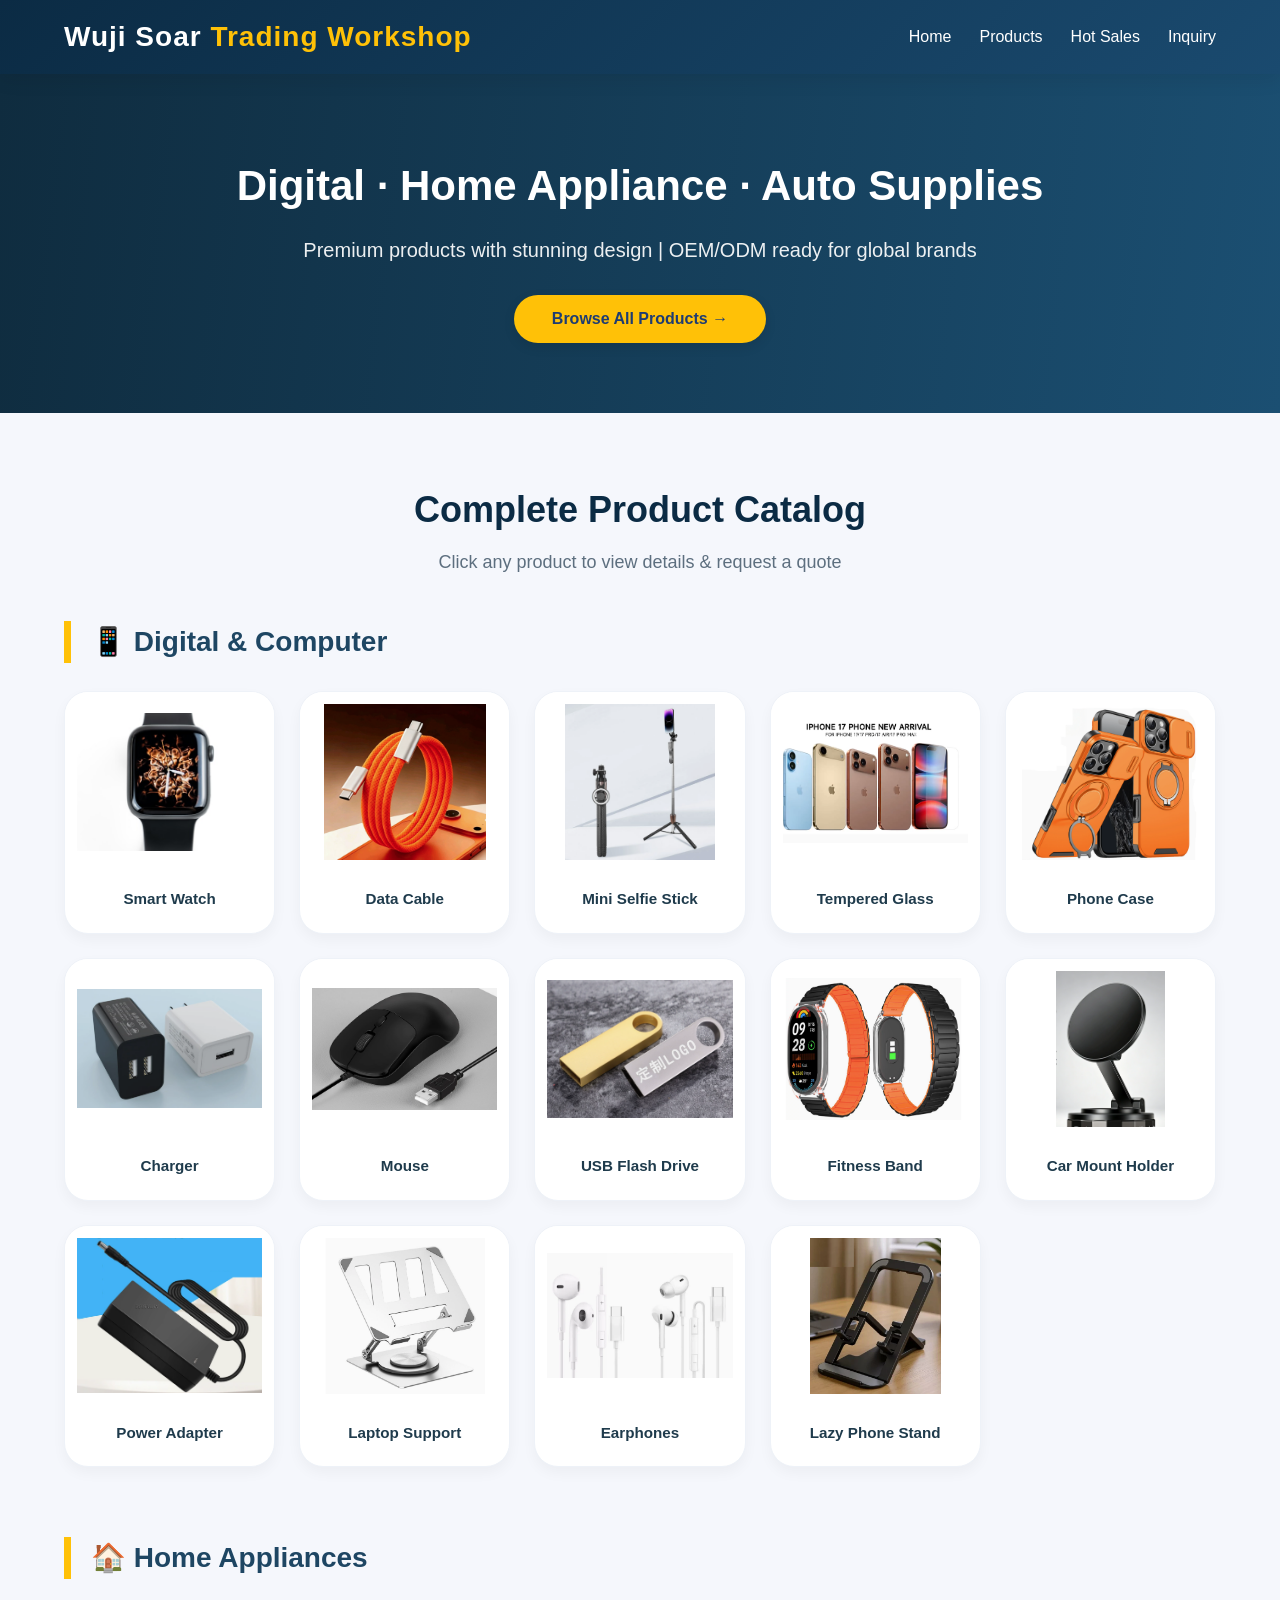
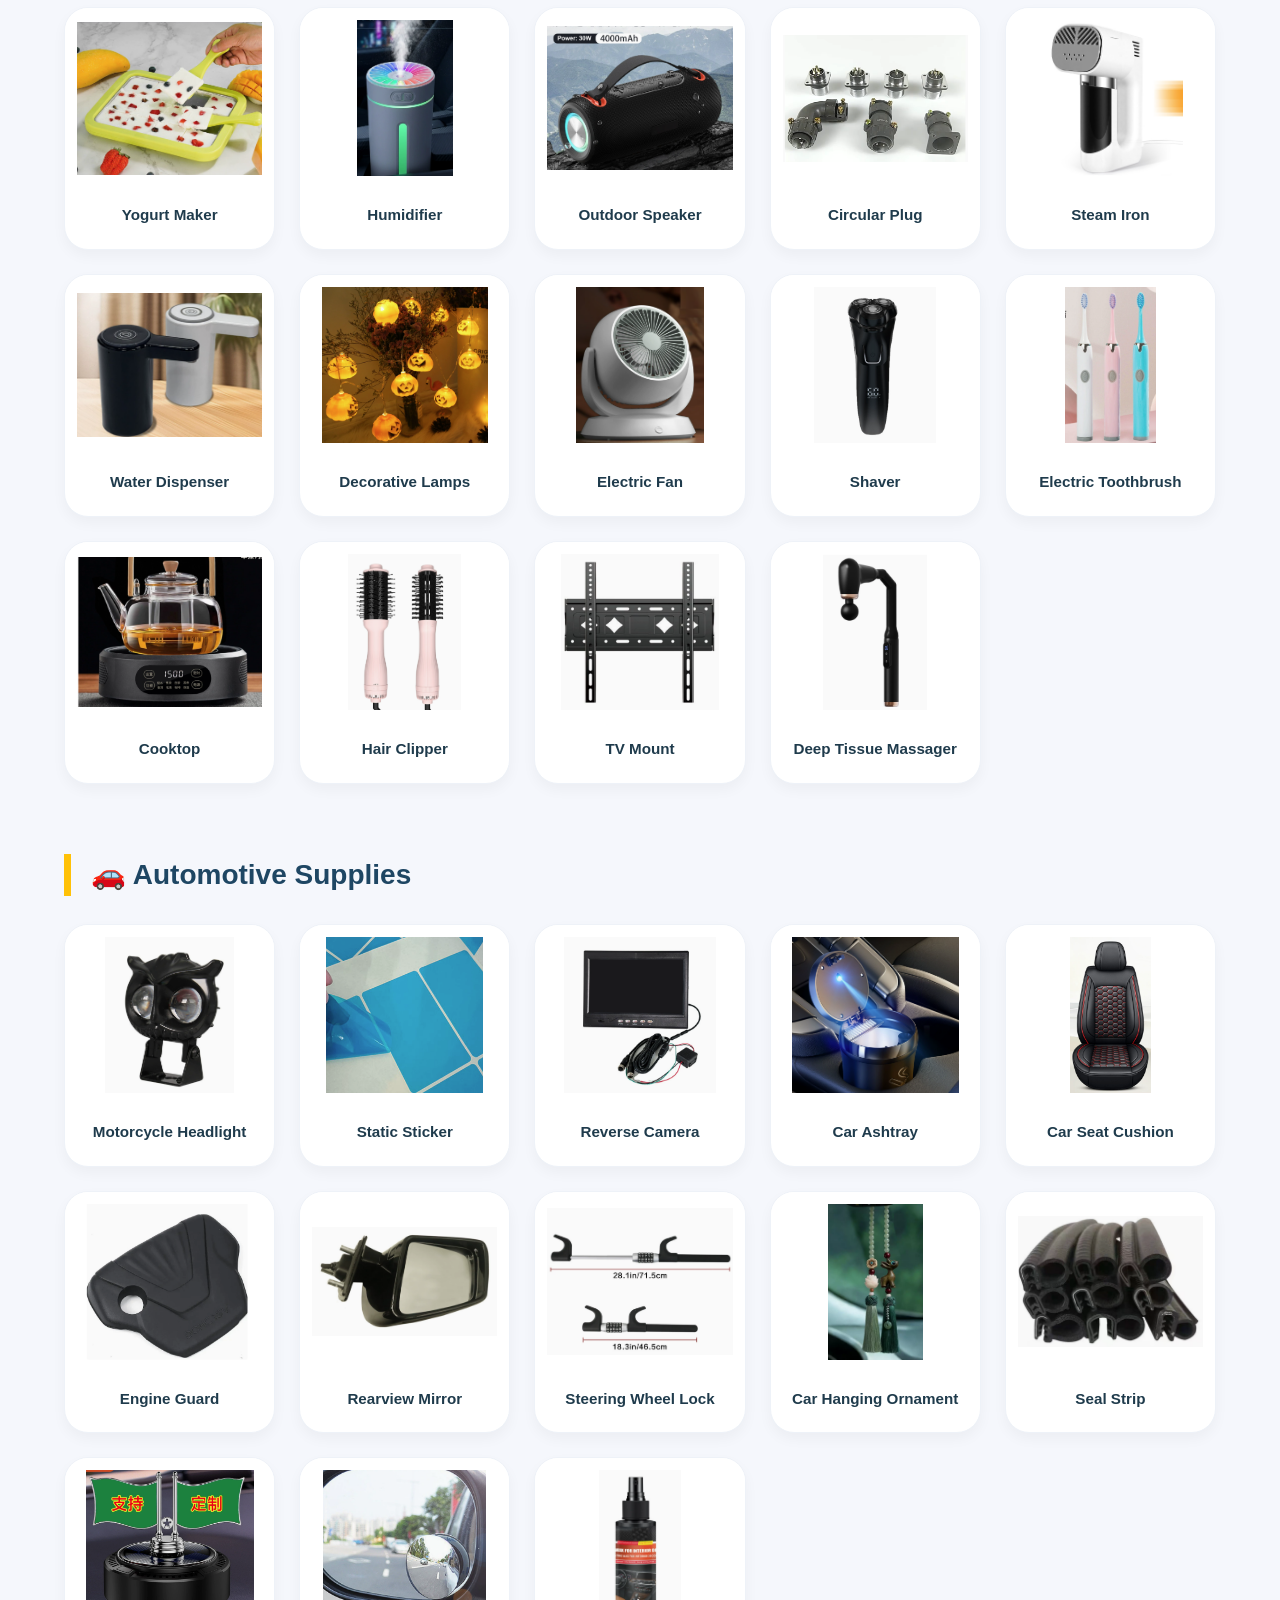
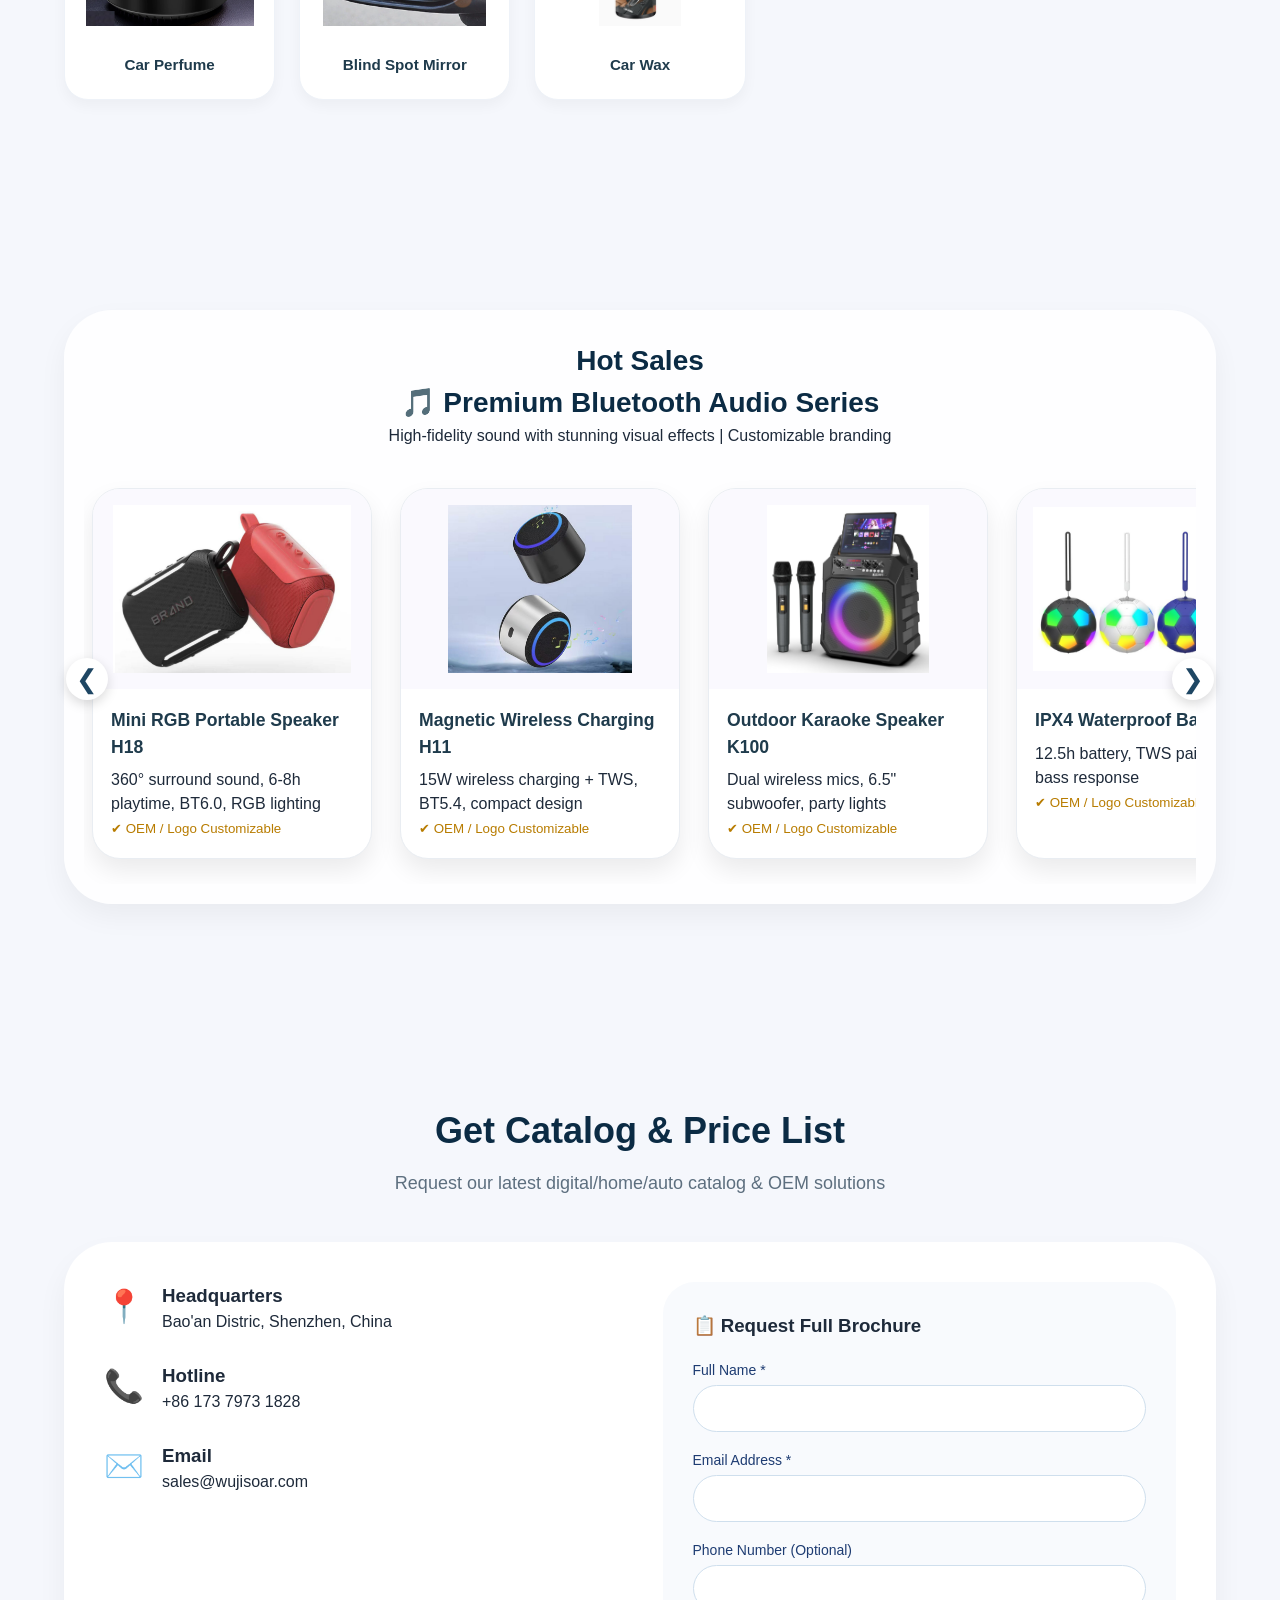
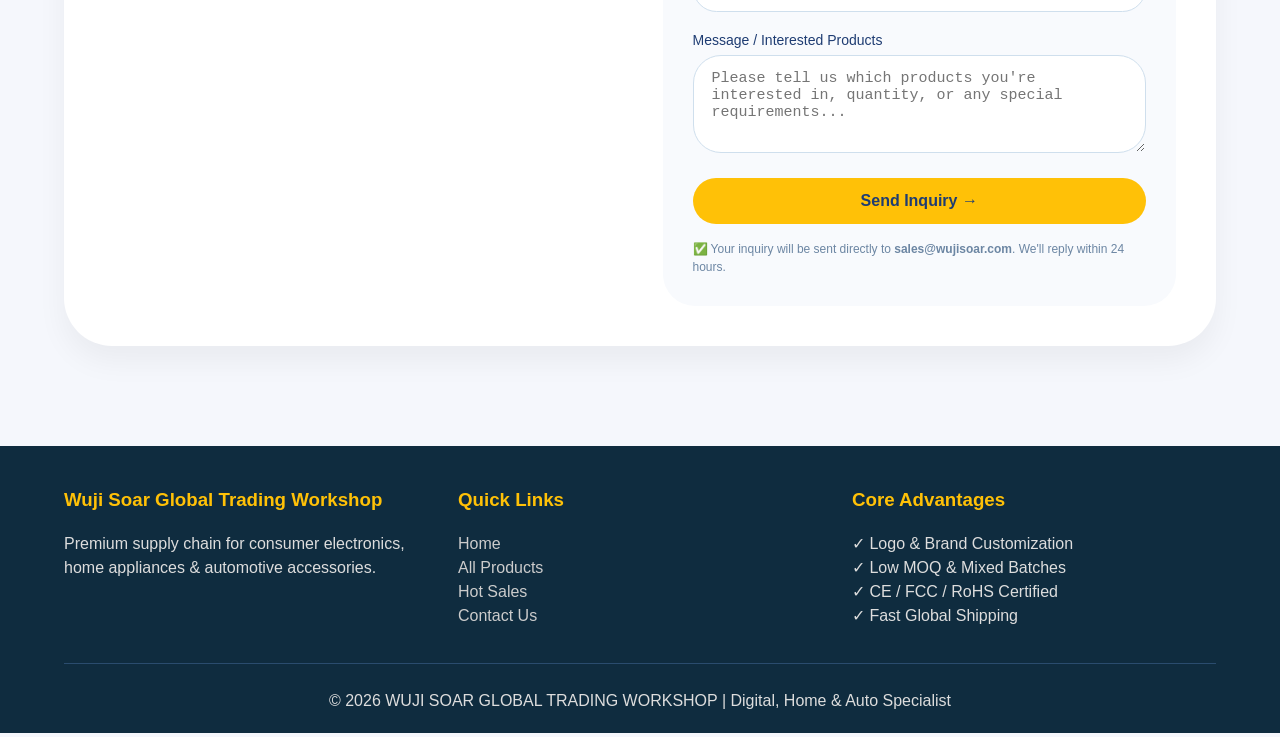
==== commit 40aeb0b7: "Update index.html" ====
--- a/index.html
+++ b/index.html
@@ -750,7 +750,7 @@
             'Motorcycle Headlight', 'Static Sticker', 'Reverse Camera', 'Car Ashtray', 'Car Seat Cushion',
             'Engine Guard', 'Rearview Mirror', 'Steering Wheel Lock',
             'Car Hanging Ornament', 
-            'Seal Strip', 'Car Perfume', 'Blind Spot Mirror', 'Wax Container',
+            'Seal Strip', 'Car Perfume', 'Blind Spot Mirror', 'Car Wax',
         ];
 
         // 音频产品 (Premium Bluetooth Audio Series) —— 图片已单独指定
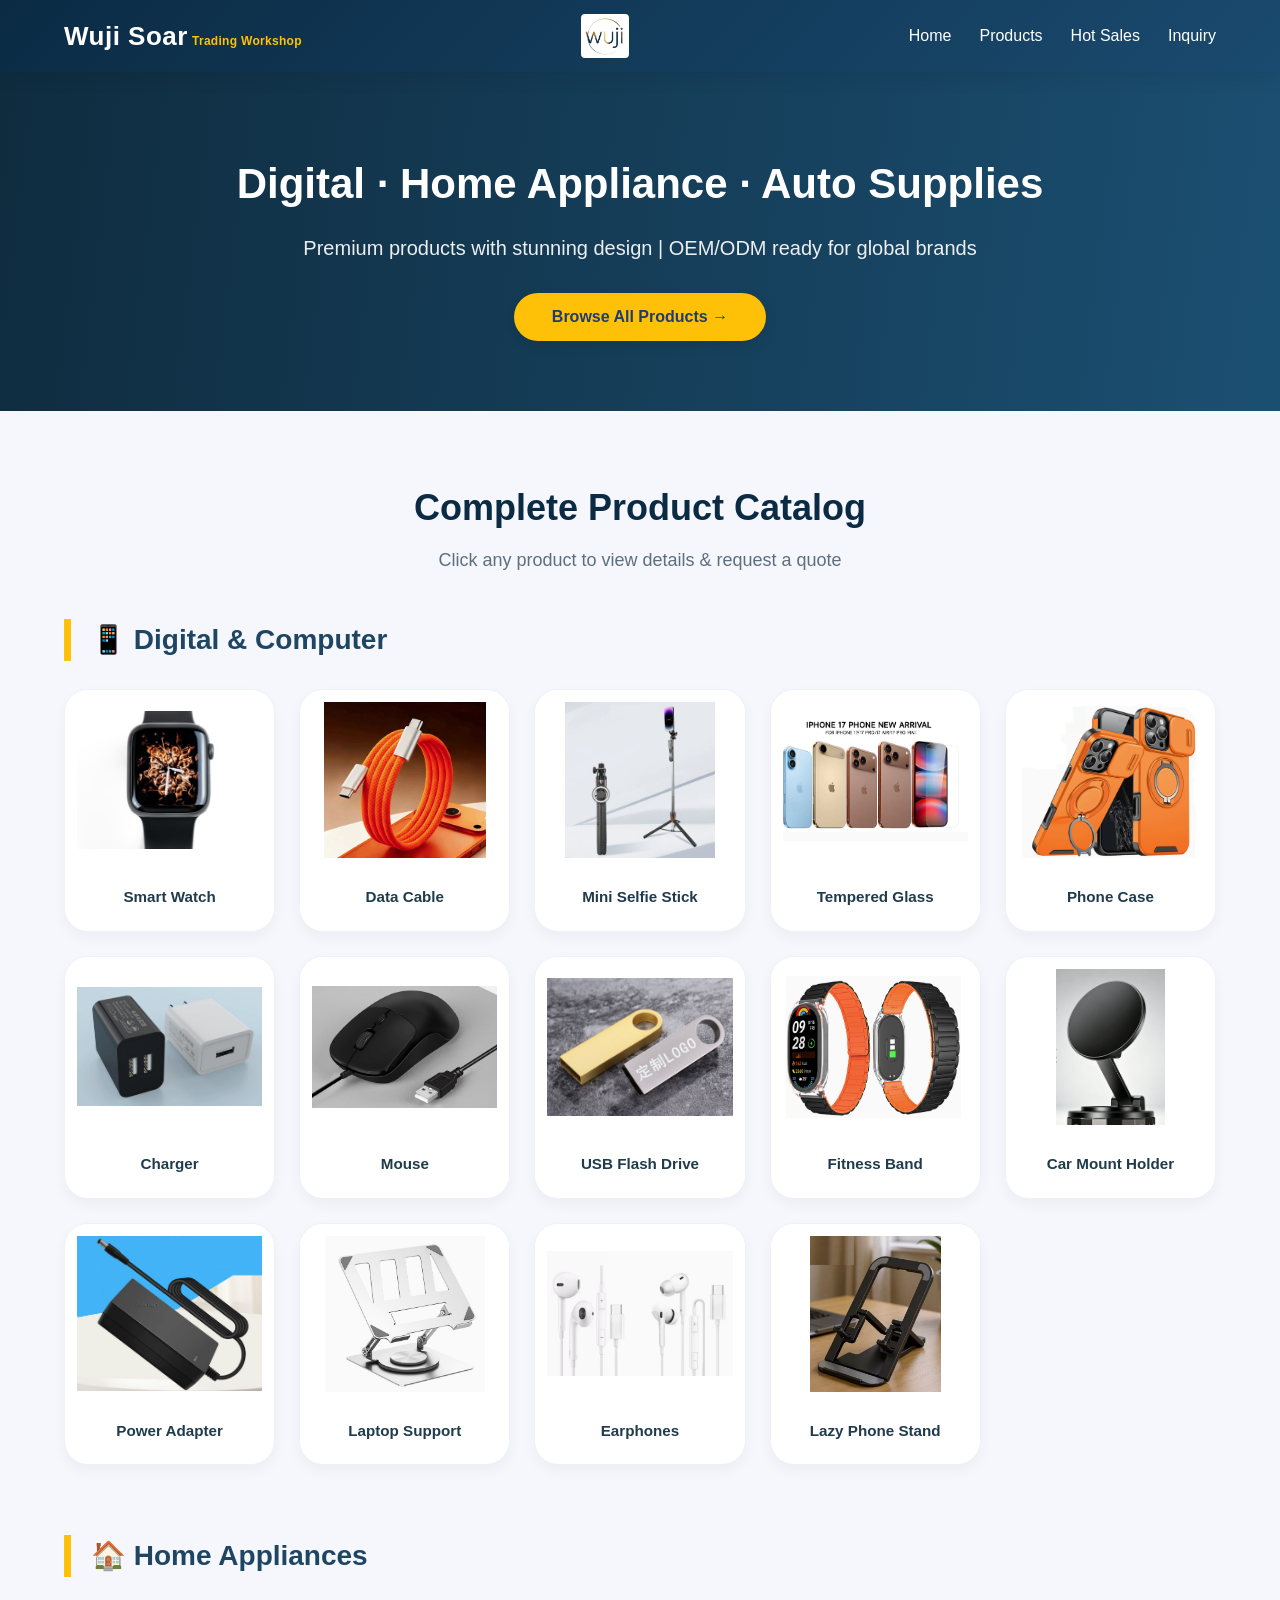
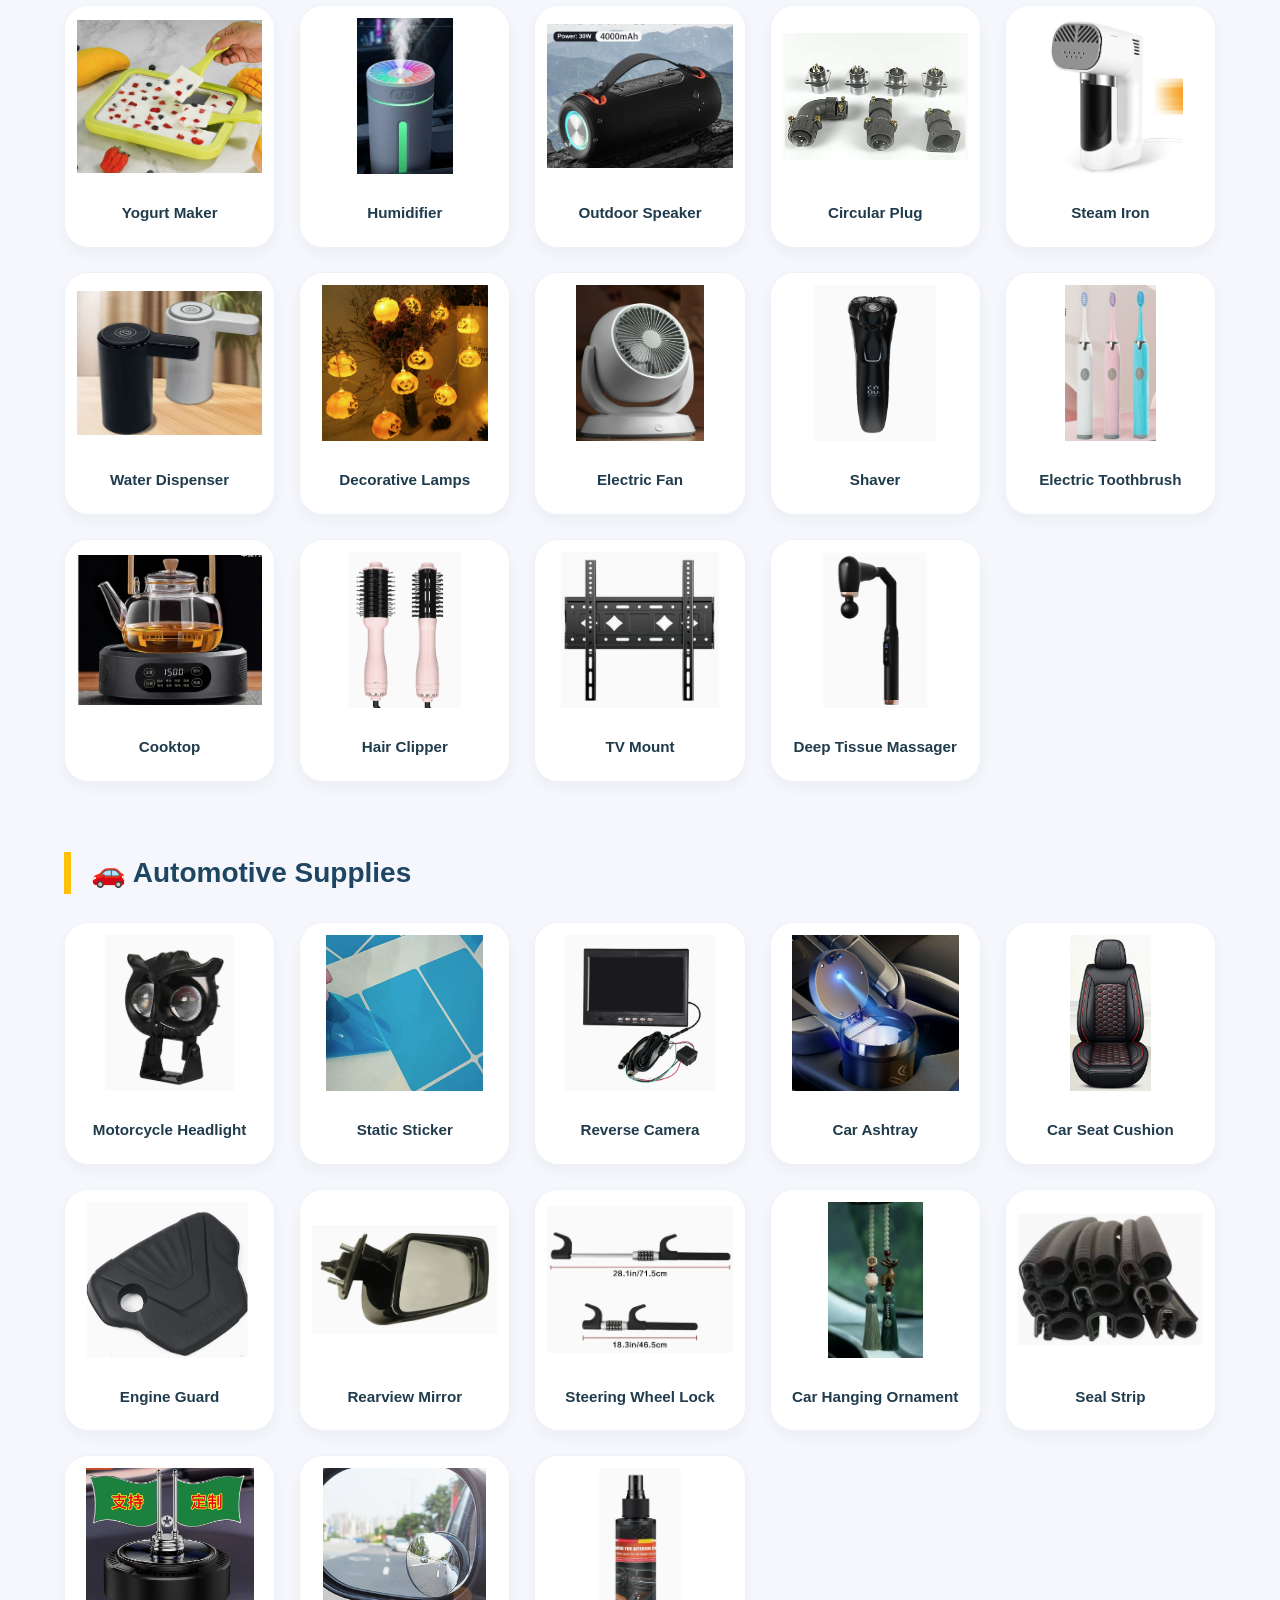
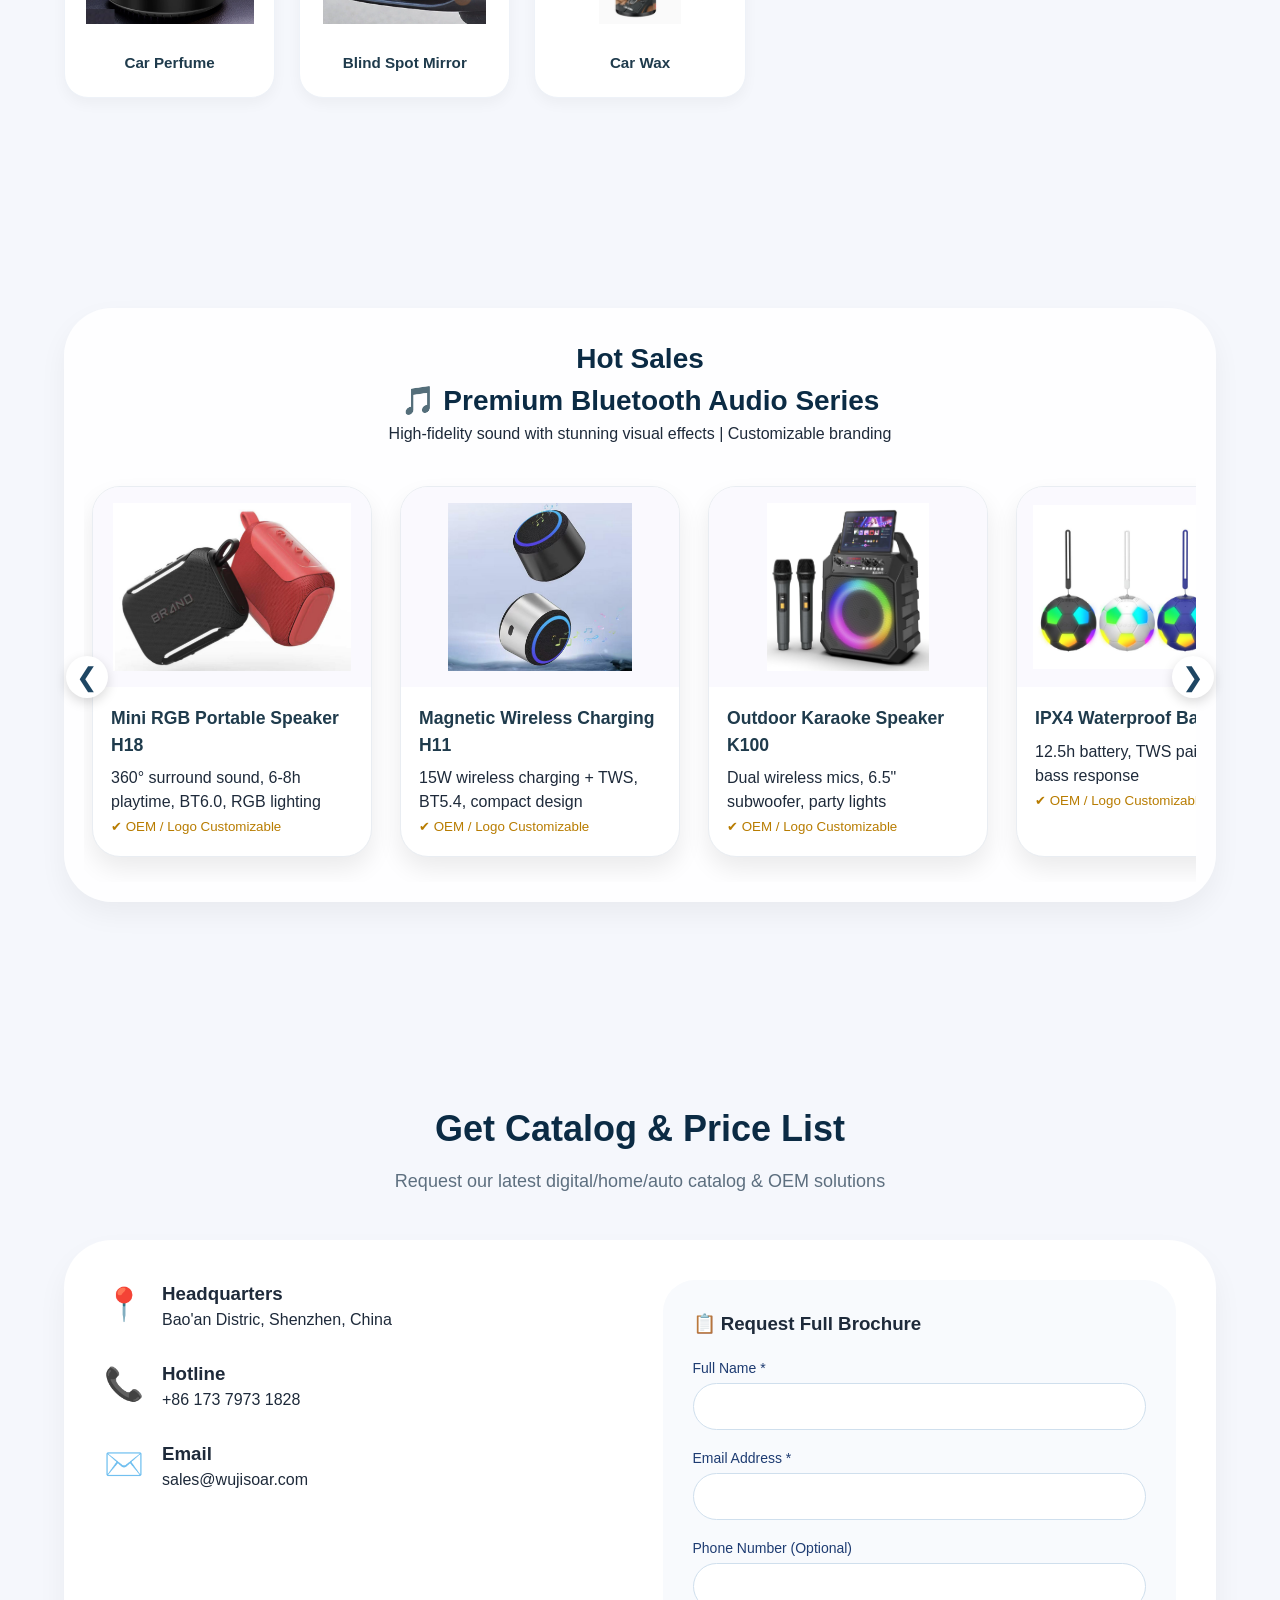
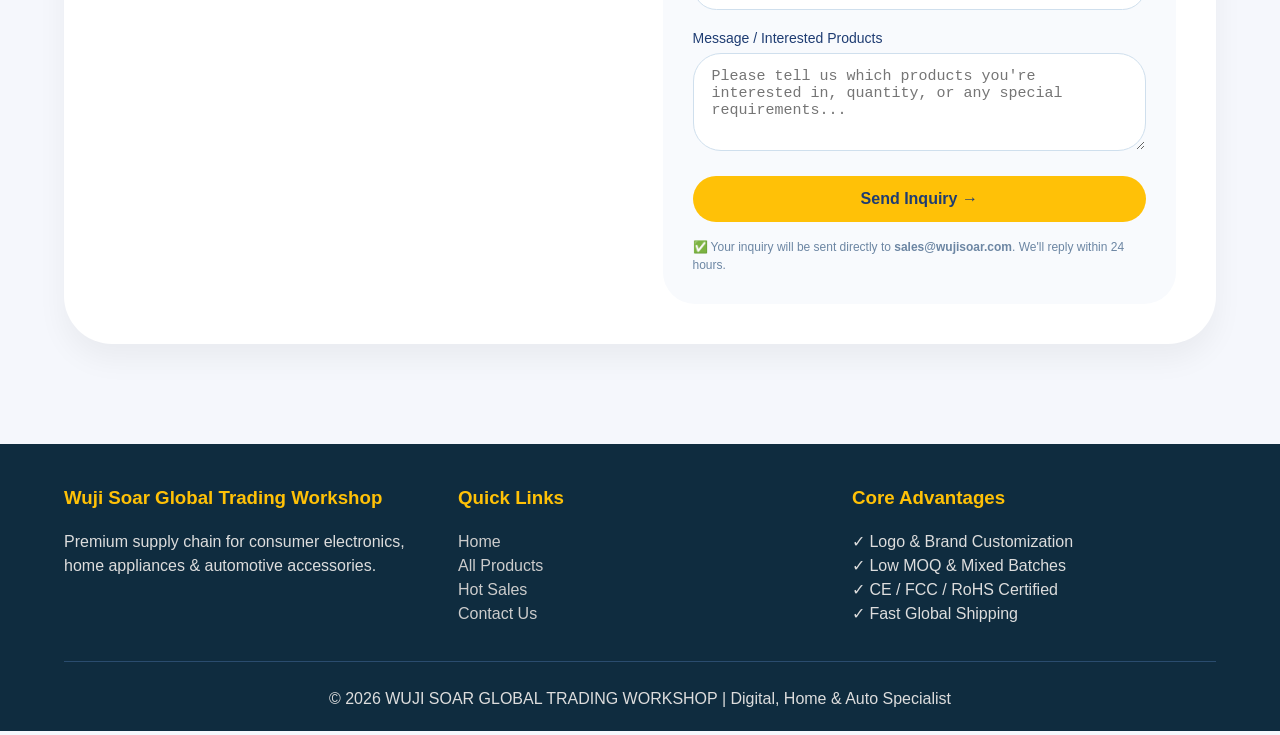
==== commit a86afd44: "1" ====
--- a/index.html
+++ b/index.html
@@ -3,6 +3,7 @@
 <head>
     <meta charset="UTF-8" />
     <meta name="viewport" content="width=device-width, initial-scale=1.0, user-scalable=yes" />
+    <link rel="icon" type="image/png" href="images/Tab-logo.png">
     <title>Wuji Soar - Digital, Home Appliance & Auto Supplies</title>
 
     <style>
@@ -33,41 +34,83 @@
         .header-top {
             max-width: 1400px;
             margin: auto;
-            padding: 16px 5%;
+            padding: 14px 5%;
             display: flex;
+            align-items: center;
             justify-content: space-between;
+            flex-wrap: wrap;
+            gap: 10px 20px;
+        }
+
+        /* ---- 左侧品牌文字 ---- */
+        .header-left {
+            display: flex;
+            align-items: baseline;
+            gap: 4px;
+            flex-wrap: wrap;
+            flex: 0 0 auto;
+        }
+        .header-left .brand {
+            font-size: 26px;
+            font-weight: 800;
+            color: #fff;
+            letter-spacing: 0.5px;
+        }
+        .header-left .sub {
+            font-size: 0.75em;
+            font-weight: 600;
+            color: #ffc107;
+            letter-spacing: 0.3px;
+        }
+
+        /* ---- 中间 Logo（居中） ---- */
+        .header-center {
+            flex: 1 1 auto;
+            text-align: center;
+            display: flex;
+            justify-content: center;
             align-items: center;
-            flex-wrap: wrap;
-            gap: 15px;
-        }
-
-        .logo {
-            font-size: 28px;
-            font-weight: 800;
-            color: white;
-            letter-spacing: 1px;
-        }
-        .logo span {
-            color: #ffc107;
-            font-weight: 600;
-        }
-
-        nav ul {
+        }
+        .header-center a {
+            display: inline-block;
+            line-height: 0;
+        }
+        .logo-img {
+            height: 44px;
+            width: auto;
+            max-width: 160px;
+            object-fit: contain;
+            transition: transform 0.25s ease;
+            border-radius: 4px;
+        }
+        .logo-img:hover {
+            transform: scale(1.04);
+        }
+
+        /* ---- 右侧导航 ---- */
+        .header-right {
+            flex: 0 0 auto;
+        }
+        .header-right ul {
             display: flex;
             list-style: none;
             gap: 28px;
             flex-wrap: wrap;
-        }
-        nav a {
+            justify-content: flex-end;
+        }
+        .header-right a {
             color: white;
             text-decoration: none;
             font-weight: 500;
             transition: 0.2s;
             font-size: 1rem;
-        }
-        nav a:hover {
+            padding: 4px 0;
+            border-bottom: 2px solid transparent;
+        }
+        .header-right a:hover {
             color: #ffc107;
-            transform: translateY(-2px);
+            border-bottom-color: #ffc107;
+            transform: translateY(-1px);
         }
 
         /* ===== Hero ===== */
@@ -537,6 +580,64 @@
                 bottom: 20px;
                 text-align: center;
             }
+
+            /* 移动端头部调整 */
+            .header-top {
+                flex-direction: row;
+                flex-wrap: wrap;
+                justify-content: center;
+                gap: 8px 15px;
+            }
+            .header-left {
+                flex: 0 0 auto;
+            }
+            .header-center {
+                flex: 0 0 auto;
+                order: 0;
+            }
+            .header-right {
+                flex: 1 1 100%;
+                order: 1;
+                text-align: center;
+            }
+            .header-right ul {
+                justify-content: center;
+            }
+            .header-left .brand {
+                font-size: 20px;
+            }
+            .header-left .sub {
+                font-size: 0.7em;
+            }
+            .logo-img {
+                height: 34px;
+                max-width: 120px;
+            }
+            .header-right ul {
+                gap: 16px;
+            }
+            .header-right a {
+                font-size: 0.9rem;
+            }
+        }
+
+        @media (max-width: 480px) {
+            .header-left .brand {
+                font-size: 17px;
+            }
+            .header-left .sub {
+                font-size: 0.65em;
+            }
+            .logo-img {
+                height: 28px;
+                max-width: 90px;
+            }
+            .header-right ul {
+                gap: 12px;
+            }
+            .header-right a {
+                font-size: 0.8rem;
+            }
         }
     </style>
 </head>
@@ -546,8 +647,26 @@
     <!-- ===== HEADER ===== -->
     <header>
         <div class="header-top">
-            <div class="logo">Wuji Soar <span> Trading Workshop</span></div>
-            <nav>
+            <!-- 左侧品牌文字（原位置） -->
+            <div class="header-left">
+                <span class="brand">Wuji Soar</span>
+                <span class="sub">Trading Workshop</span>
+            </div>
+
+            <!-- 中间 Logo（居中） -->
+            <div class="header-center">
+                <a href="#home" aria-label="Wuji Soar Home">
+                    <img
+                    src="images/logo.png"
+                    alt="Wuji Soar Logo"
+                    class="logo-img"
+                    onerror="this.style.display='none'"
+                    />
+                </a>
+            </div>
+
+            <!-- 右侧导航（原位置） -->
+            <nav class="header-right">
                 <ul>
                     <li><a href="#home">Home</a></li>
                     <li><a href="#all-categories">Products</a></li>
@@ -699,7 +818,7 @@
         //     Digital & Computer     → images/digital/
         //     Home Appliances        → images/appliance/
         //     Automotive Supplies    → images/auto/
-        //     Premium Audio Series   → images/Premium Bluetooth Audio Series/
+        //     Premium Bluetooth Audio Series   → images/Premium Bluetooth Audio Series/
         // ================================================================
 
         const DIGITAL_IMAGE_PATH = 'images/digital/';
@@ -749,7 +868,7 @@
         const autoItems = [
             'Motorcycle Headlight', 'Static Sticker', 'Reverse Camera', 'Car Ashtray', 'Car Seat Cushion',
             'Engine Guard', 'Rearview Mirror', 'Steering Wheel Lock',
-            'Car Hanging Ornament', 
+            'Car Hanging Ornament',
             'Seal Strip', 'Car Perfume', 'Blind Spot Mirror', 'Car Wax',
         ];
 
@@ -811,15 +930,15 @@
                 const imgSrc = getProductImage(folder, item);
                 const escaped = item.replace(/'/g, "\\'");
                 return `
-                    <div class="goods-card" onclick="showProductDetail('${escaped}', '${imgSrc}')">
-                        <div class="product-img-container">
-                            <img src="${imgSrc}" alt="${item}" loading="lazy" onerror="this.onerror=null; this.src='images/placeholder.png';" />
+                        <div class="goods-card" onclick="showProductDetail('${escaped}', '${imgSrc}')">
+                            <div class="product-img-container">
+                                <img src="${imgSrc}" alt="${item}" loading="lazy" onerror="this.onerror=null; this.src='images/placeholder.png';" />
+                            </div>
+                            <div class="goods-info">
+                                <div class="goods-name">${item}</div>
+                            </div>
                         </div>
-                        <div class="goods-info">
-                            <div class="goods-name">${item}</div>
-                        </div>
-                    </div>
-                `;
+                    `;
             }).join('');
         }
 
@@ -833,17 +952,17 @@
                 const escapedDesc = p.desc.replace(/'/g, "\\'");
                 const specsJson = JSON.stringify(p.specs);
                 return `
-                    <div class="product-card" onclick="showSpeakerDetail('${escapedName}', '${escapedDesc}', ${specsJson}, '${p.img}')">
-                        <div class="product-img">
-                            <img src="${p.img}" alt="${p.name}" loading="lazy" onerror="this.src='images/placeholder.png'" />
+                        <div class="product-card" onclick="showSpeakerDetail('${escapedName}', '${escapedDesc}', ${specsJson}, '${p.img}')">
+                            <div class="product-img">
+                                <img src="${p.img}" alt="${p.name}" loading="lazy" onerror="this.src='images/placeholder.png'" />
+                            </div>
+                            <div class="product-info">
+                                <h4>${p.name}</h4>
+                                <p>${p.desc}</p>
+                                <small style="color:#b87c00;">✔ OEM / Logo Customizable</small>
+                            </div>
                         </div>
-                        <div class="product-info">
-                            <h4>${p.name}</h4>
-                            <p>${p.desc}</p>
-                            <small style="color:#b87c00;">✔ OEM / Logo Customizable</small>
-                        </div>
-                    </div>
-                `;
+                    `;
             }).join('');
         }
 
@@ -855,19 +974,19 @@
         window.showProductDetail = function(name, imgSrc) {
             document.getElementById('modalTitle').innerText = name;
             document.getElementById('modalBody').innerHTML = `
-                <div class="detail-img">
-                    <img src="${imgSrc}" alt="${name}" onerror="this.src='images/placeholder.png'" />
-                </div>
-                <p style="margin-bottom:16px;">High-quality <strong>${name}</strong> designed for modern lifestyle. Perfect for wholesale, retail, and distribution.</p>
-                <ul class="spec-list">
-                    <li>✓ Premium Quality Materials</li>
-                    <li>✓ OEM / ODM Customization Available</li>
-                    <li>✓ CE, FCC, RoHS Certified</li>
-                    <li>✓ Global Fast Shipping</li>
-                    <li>✓ 1 Year Warranty</li>
-                </ul>
-                <button class="inquiry-link" onclick="closeModalAndInquiry('${name.replace(/'/g, "\\'")}')">📧 Request Quote for ${name}</button>
-            `;
+                    <div class="detail-img">
+                        <img src="${imgSrc}" alt="${name}" onerror="this.src='images/placeholder.png'" />
+                    </div>
+                    <p style="margin-bottom:16px;">High-quality <strong>${name}</strong> designed for modern lifestyle. Perfect for wholesale, retail, and distribution.</p>
+                    <ul class="spec-list">
+                        <li>✓ Premium Quality Materials</li>
+                        <li>✓ OEM / ODM Customization Available</li>
+                        <li>✓ CE, FCC, RoHS Certified</li>
+                        <li>✓ Global Fast Shipping</li>
+                        <li>✓ 1 Year Warranty</li>
+                    </ul>
+                    <button class="inquiry-link" onclick="closeModalAndInquiry('${name.replace(/'/g, "\\'")}')">📧 Request Quote for ${name}</button>
+                `;
             document.getElementById('productModal').style.display = 'flex';
         };
 
@@ -875,15 +994,15 @@
         window.showSpeakerDetail = function(name, desc, specs, imgPath) {
             document.getElementById('modalTitle').innerText = name;
             document.getElementById('modalBody').innerHTML = `
-                <div class="detail-img">
-                    <img src="${imgPath}" alt="${name}" onerror="this.src='images/placeholder.png'" />
-                </div>
-                <p style="margin-bottom:16px;">${desc}</p>
-                <ul class="spec-list">
-                    ${specs.map(s => `<li>✓ ${s}</li>`).join('')}
-                </ul>
-                <button class="inquiry-link" onclick="closeModalAndInquiry('${name.replace(/'/g, "\\'")}')">🎤 Request Quote for ${name}</button>
-            `;
+                    <div class="detail-img">
+                        <img src="${imgPath}" alt="${name}" onerror="this.src='images/placeholder.png'" />
+                    </div>
+                    <p style="margin-bottom:16px;">${desc}</p>
+                    <ul class="spec-list">
+                        ${specs.map(s => `<li>✓ ${s}</li>`).join('')}
+                    </ul>
+                    <button class="inquiry-link" onclick="closeModalAndInquiry('${name.replace(/'/g, "\\'")}')">🎤 Request Quote for ${name}</button>
+                `;
             document.getElementById('productModal').style.display = 'flex';
         };
 
@@ -894,7 +1013,7 @@
             const msgBox = document.getElementById('userMsg');
             if (msgBox) {
                 msgBox.value =
-                `I am interested in ${productName}. Please send me pricing, MOQ, and customization details.`;
+                    `I am interested in ${productName}. Please send me pricing, MOQ, and customization details.`;
             }
         };
 
@@ -954,7 +1073,7 @@
                     if (resp.ok) {
                         showToast(
                             `Thank you ${name}! Your inquiry has been sent to sales@wujisoar.com. We'll reply within 24 hours.`
-                            );
+                        );
                         form.reset();
                     } else {
                         throw new Error('Server error');
@@ -1041,6 +1160,7 @@
         console.log('  Premium Audio       → ' + AUDIO_IMAGE_PATH);
         console.log('\n📄 文件名规则：全小写 + 下划线 + .png');
         console.log('  例: "Smart Watch" → smart_watch.png');
+        console.log('\n🖼️ 公司 Logo: images/logo.png (请将您的 PNG Logo 放入 images 文件夹)');
     </script>
 
 </body>
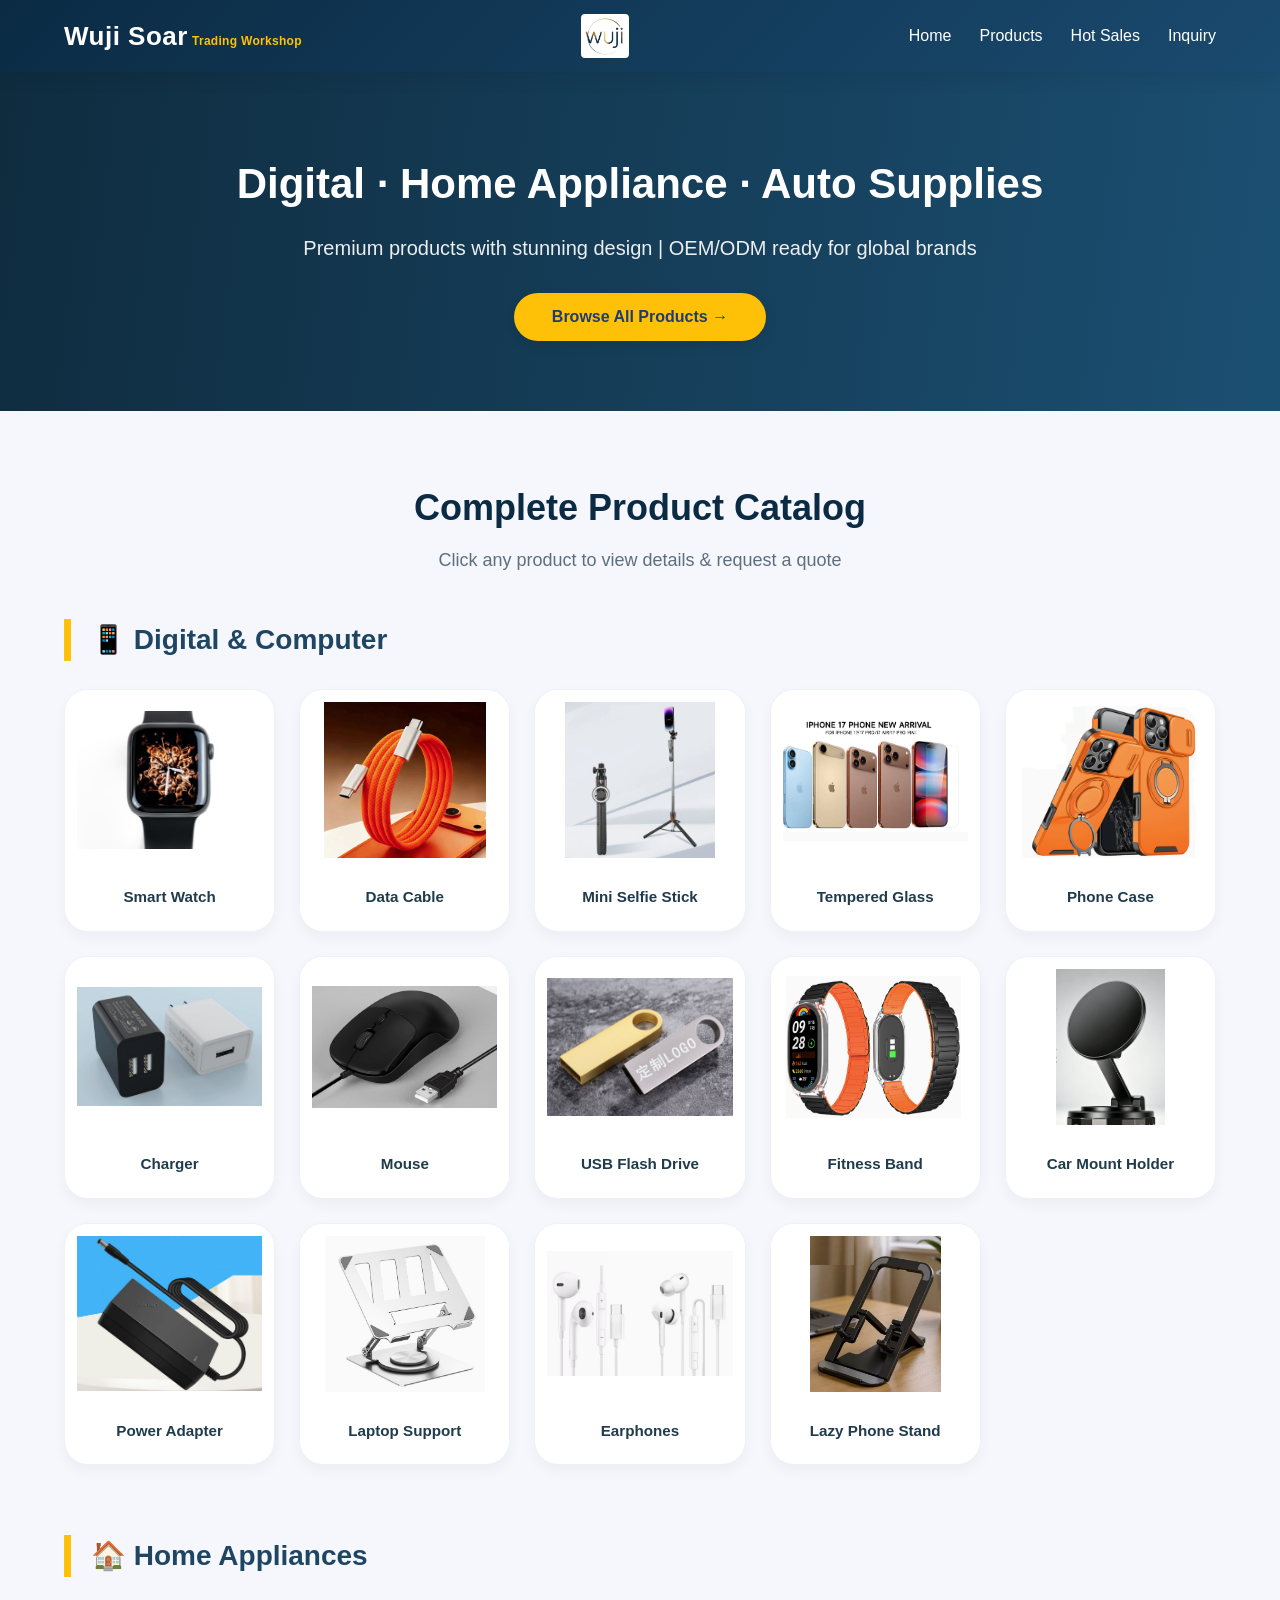
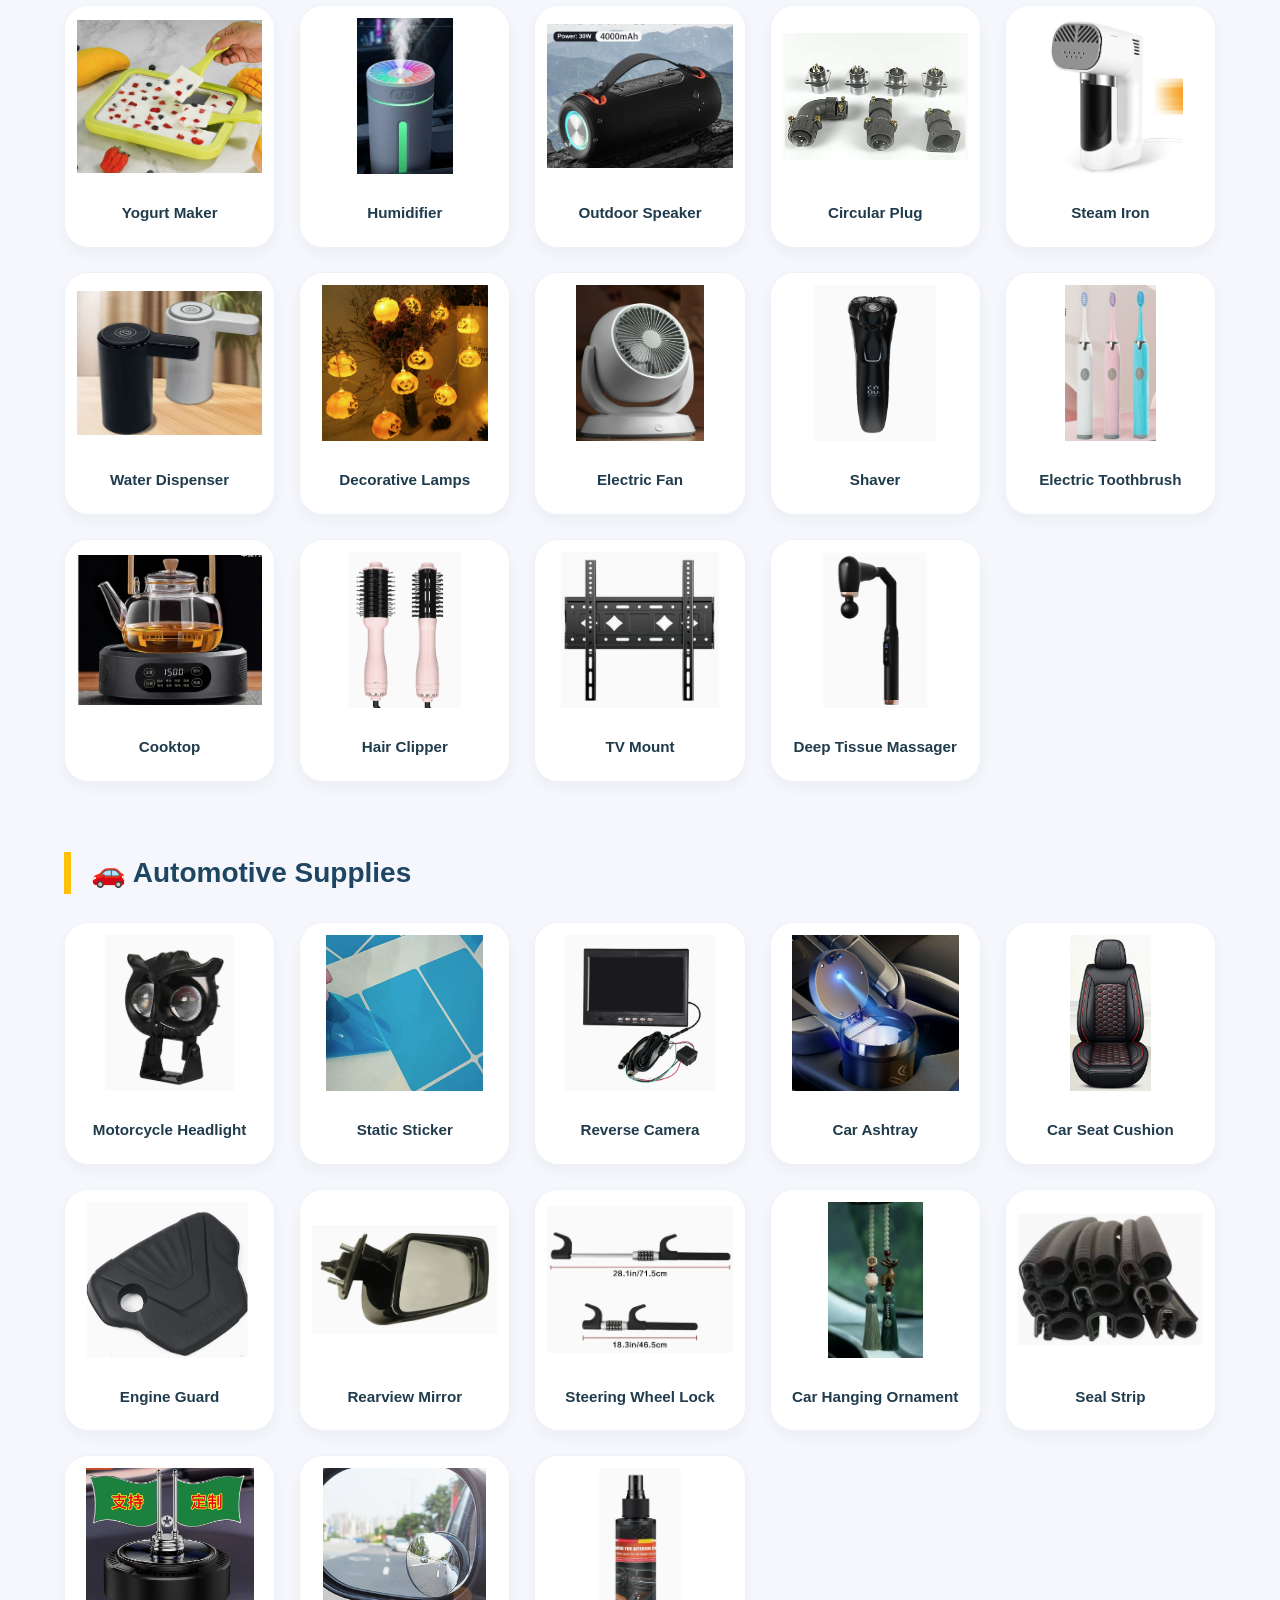
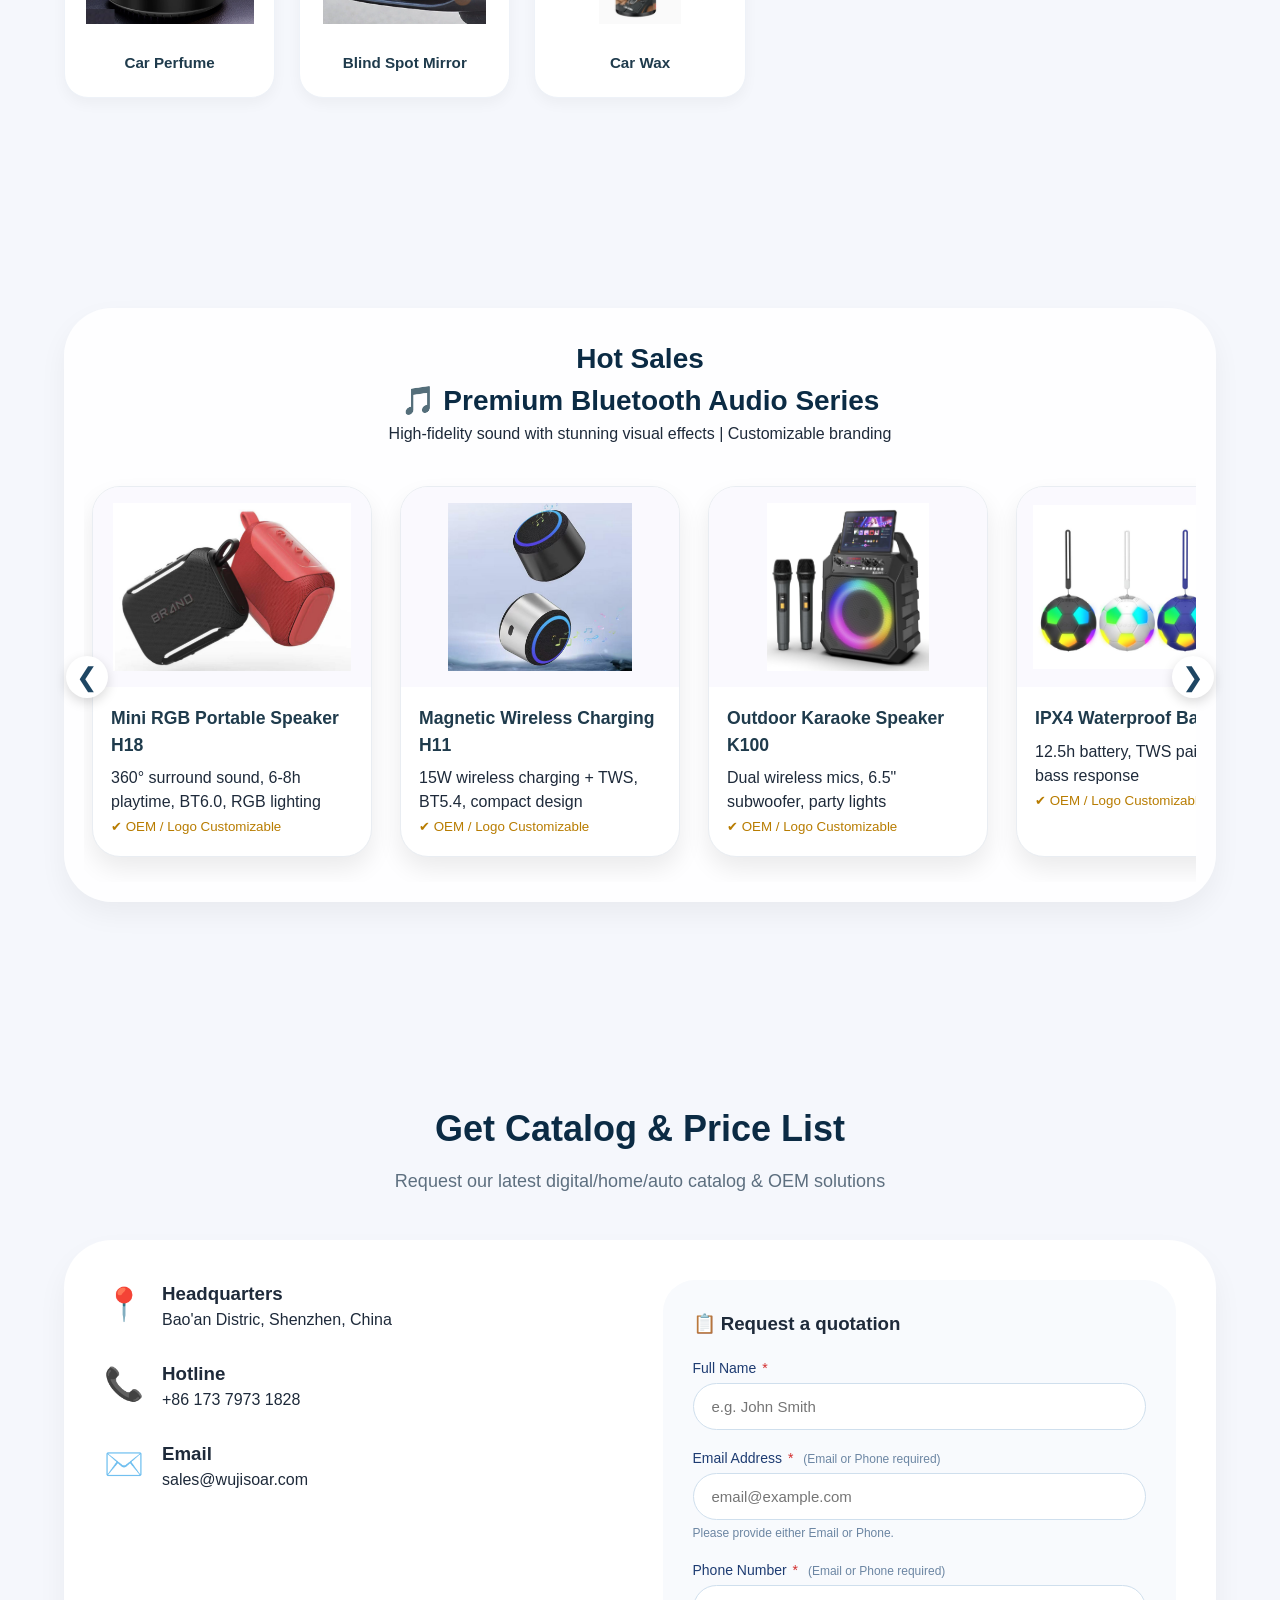
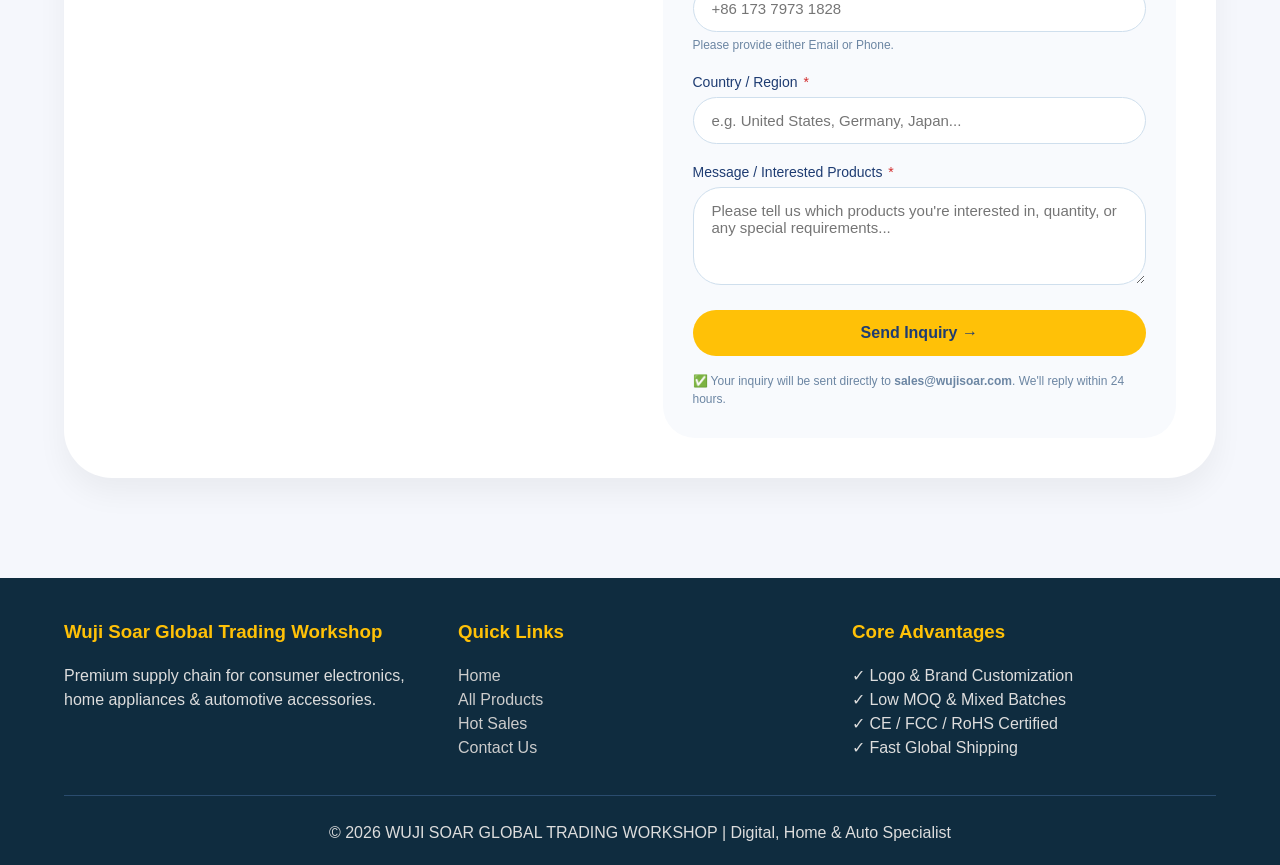
==== commit 2f76a8f6: "1" ====
--- a/index.html
+++ b/index.html
@@ -464,20 +464,47 @@
             font-size: 14px;
             color: #1e3c72;
         }
+        .form-group label .required-star {
+            color: #d32f2f;
+            margin-left: 2px;
+        }
+        .form-group label .hint {
+            font-weight: 400;
+            font-size: 12px;
+            color: #6c86a3;
+            margin-left: 6px;
+        }
         .form-group input,
-        .form-group textarea {
+        .form-group textarea,
+        .form-group select {
             width: 100%;
             padding: 14px 18px;
             border-radius: 28px;
             border: 1px solid #cfdfed;
             font-size: 15px;
             transition: 0.2s;
+            background: white;
+            font-family: inherit;
         }
         .form-group input:focus,
-        .form-group textarea:focus {
+        .form-group textarea:focus,
+        .form-group select:focus {
             outline: none;
             border-color: #ffc107;
             box-shadow: 0 0 0 3px rgba(255, 193, 7, 0.15);
+        }
+        .form-group select {
+            appearance: auto;
+            cursor: pointer;
+        }
+        .field-hint {
+            font-size: 12px;
+            color: #6c86a3;
+            margin-top: 4px;
+            display: block;
+        }
+        .field-hint.required-hint {
+            color: #d32f2f;
         }
         .submit-btn {
             width: 100%;
@@ -744,24 +771,40 @@
                 </div>
             </div>
             <div class="message-board">
-                <h3 style="margin-bottom: 20px;">📋 Request Full Brochure</h3>
-                <form id="inquiryForm">
+                <h3 style="margin-bottom: 20px;">📋 Request a quotation</h3>
+                <form id="inquiryForm" novalidate>
+                    <!-- Full Name (必填) -->
                     <div class="form-group">
-                        <label>Full Name *</label>
-                        <input type="text" name="name" id="userName" required />
+                        <label>Full Name <span class="required-star">*</span></label>
+                        <input type="text" name="name" id="userName" placeholder="e.g. John Smith" required />
                     </div>
+
+                    <!-- Email (二选一必填) -->
                     <div class="form-group">
-                        <label>Email Address *</label>
-                        <input type="email" name="email" id="userEmail" required />
+                        <label>Email Address <span class="required-star">*</span> <span class="hint">(Email or Phone required)</span></label>
+                        <input type="email" name="email" id="userEmail" placeholder="email@example.com" />
+                        <span class="field-hint">Please provide either Email or Phone.</span>
                     </div>
+
+                    <!-- Phone (二选一必填) -->
                     <div class="form-group">
-                        <label>Phone Number (Optional)</label>
-                        <input type="tel" name="phone" id="userPhone" />
+                        <label>Phone Number <span class="required-star">*</span> <span class="hint">(Email or Phone required)</span></label>
+                        <input type="tel" name="phone" id="userPhone" placeholder="+86 173 7973 1828" />
+                        <span class="field-hint">Please provide either Email or Phone.</span>
                     </div>
+
+                    <!-- Country / Region (必填) -->
                     <div class="form-group">
-                        <label>Message / Interested Products</label>
-                        <textarea name="message" id="userMsg" rows="4" placeholder="Please tell us which products you're interested in, quantity, or any special requirements..."></textarea>
+                        <label>Country / Region <span class="required-star">*</span></label>
+                        <input type="text" name="country" id="userCountry" placeholder="e.g. United States, Germany, Japan..." required />
                     </div>
+
+                    <!-- Message / Interested Products (必填) -->
+                    <div class="form-group">
+                        <label>Message / Interested Products <span class="required-star">*</span></label>
+                        <textarea name="message" id="userMsg" rows="4" placeholder="Please tell us which products you're interested in, quantity, or any special requirements..." required></textarea>
+                    </div>
+
                     <button type="submit" class="submit-btn" id="submitBtn">Send Inquiry →</button>
                 </form>
                 <p style="font-size: 12px; margin-top: 16px; color: #6c86a3;">
@@ -1033,7 +1076,7 @@
         }
 
         // ================================================================
-        //  6. 表单提交 (FormSubmit.co)
+        //  6. 表单提交 (FormSubmit.co) + 增强验证
         // ================================================================
 
         const form = document.getElementById('inquiryForm');
@@ -1041,16 +1084,48 @@
             form.addEventListener('submit', async function(e) {
                 e.preventDefault();
 
+                // --- 获取字段值 ---
                 const name = document.getElementById('userName')?.value.trim();
                 const email = document.getElementById('userEmail')?.value.trim();
                 const phone = document.getElementById('userPhone')?.value.trim();
-                const message = document.getElementById('userMsg')?.value.trim() || 'No specific product mentioned';
-
-                if (!name || !email) {
-                    showToast('Please fill in your name and email', true);
+                const country = document.getElementById('userCountry')?.value.trim();
+                const message = document.getElementById('userMsg')?.value.trim();
+
+                // --- 1. 验证 Full Name (必填) ---
+                if (!name) {
+                    showToast('Please enter your full name.', true);
+                    document.getElementById('userName')?.focus();
                     return;
                 }
 
+                // --- 2. 验证 Email 和 Phone (二选一必填) ---
+                if (!email && !phone) {
+                    showToast('Please provide either Email Address or Phone Number.', true);
+                    document.getElementById('userEmail')?.focus();
+                    return;
+                }
+                // 如果填了Email，做简单格式校验
+                if (email && !/^[^\s@]+@[^\s@]+\.[^\s@]+$/.test(email)) {
+                    showToast('Please enter a valid email address.', true);
+                    document.getElementById('userEmail')?.focus();
+                    return;
+                }
+
+                // --- 3. 验证 Country / Region (必填) ---
+                if (!country) {
+                    showToast('Please enter your country or region.', true);
+                    document.getElementById('userCountry')?.focus();
+                    return;
+                }
+
+                // --- 4. 验证 Message (必填) ---
+                if (!message) {
+                    showToast('Please tell us about your product interests or requirements.', true);
+                    document.getElementById('userMsg')?.focus();
+                    return;
+                }
+
+                // --- 所有验证通过，准备提交 ---
                 const submitBtn = document.getElementById('submitBtn');
                 const originalText = submitBtn.textContent;
                 submitBtn.disabled = true;
@@ -1058,12 +1133,18 @@
 
                 const fd = new FormData();
                 fd.append('name', name);
-                fd.append('email', email);
-                fd.append('phone', phone);
+                fd.append('email', email || '');
+                fd.append('phone', phone || '');
+                fd.append('country', country);
                 fd.append('message', message);
-                fd.append('_subject', `📧 New Inquiry from ${name} - Wuji Soar Website`);
-                fd.append('_replyto', email);
+                fd.append('_subject', `📧 New Inquiry from ${name} (${country}) - Wuji Soar Website`);
+                fd.append('_replyto', email || '');
                 fd.append('_captcha', 'false');
+
+                // 如果用户只填了Phone没填Email，_replyto使用fallback
+                if (!email && phone) {
+                    fd.append('_replyto', 'sales@wujisoar.com');
+                }
 
                 try {
                     const resp = await fetch('https://formsubmit.co/ajax/sales@wujisoar.com', {
